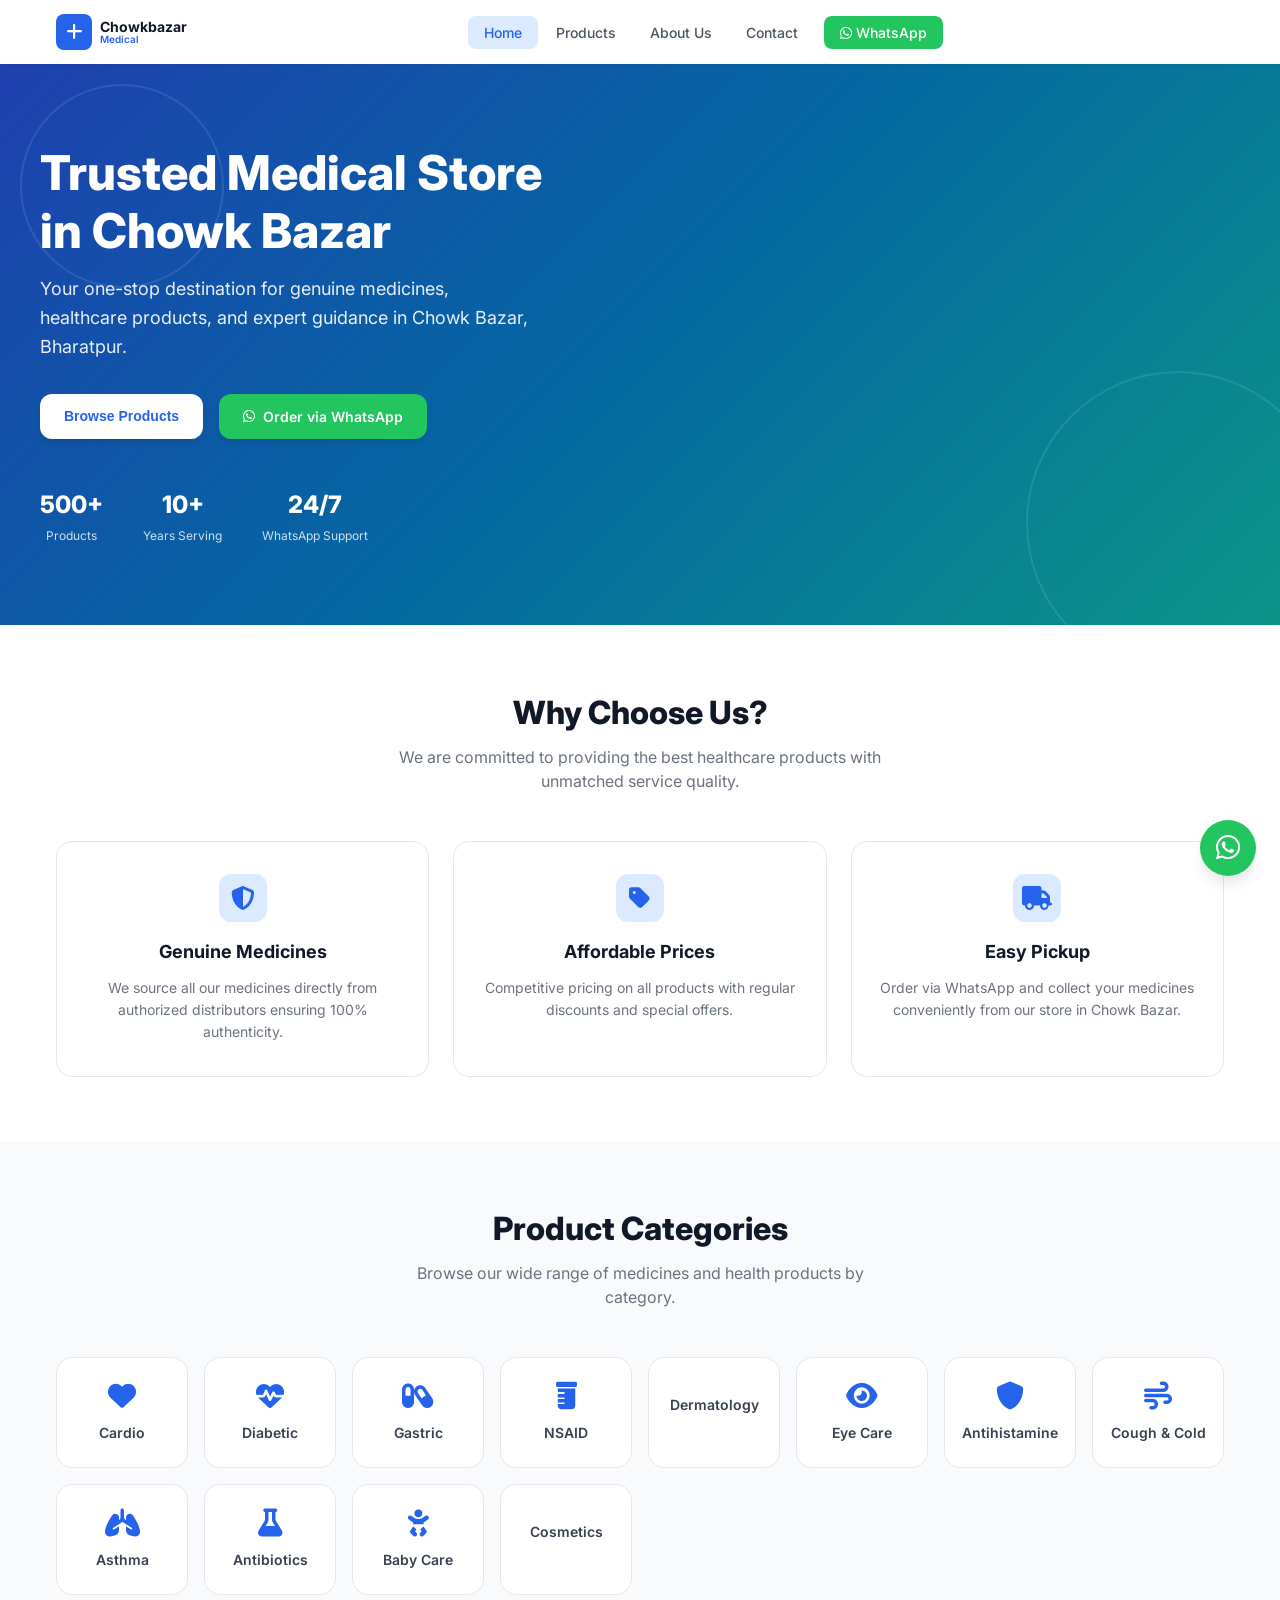
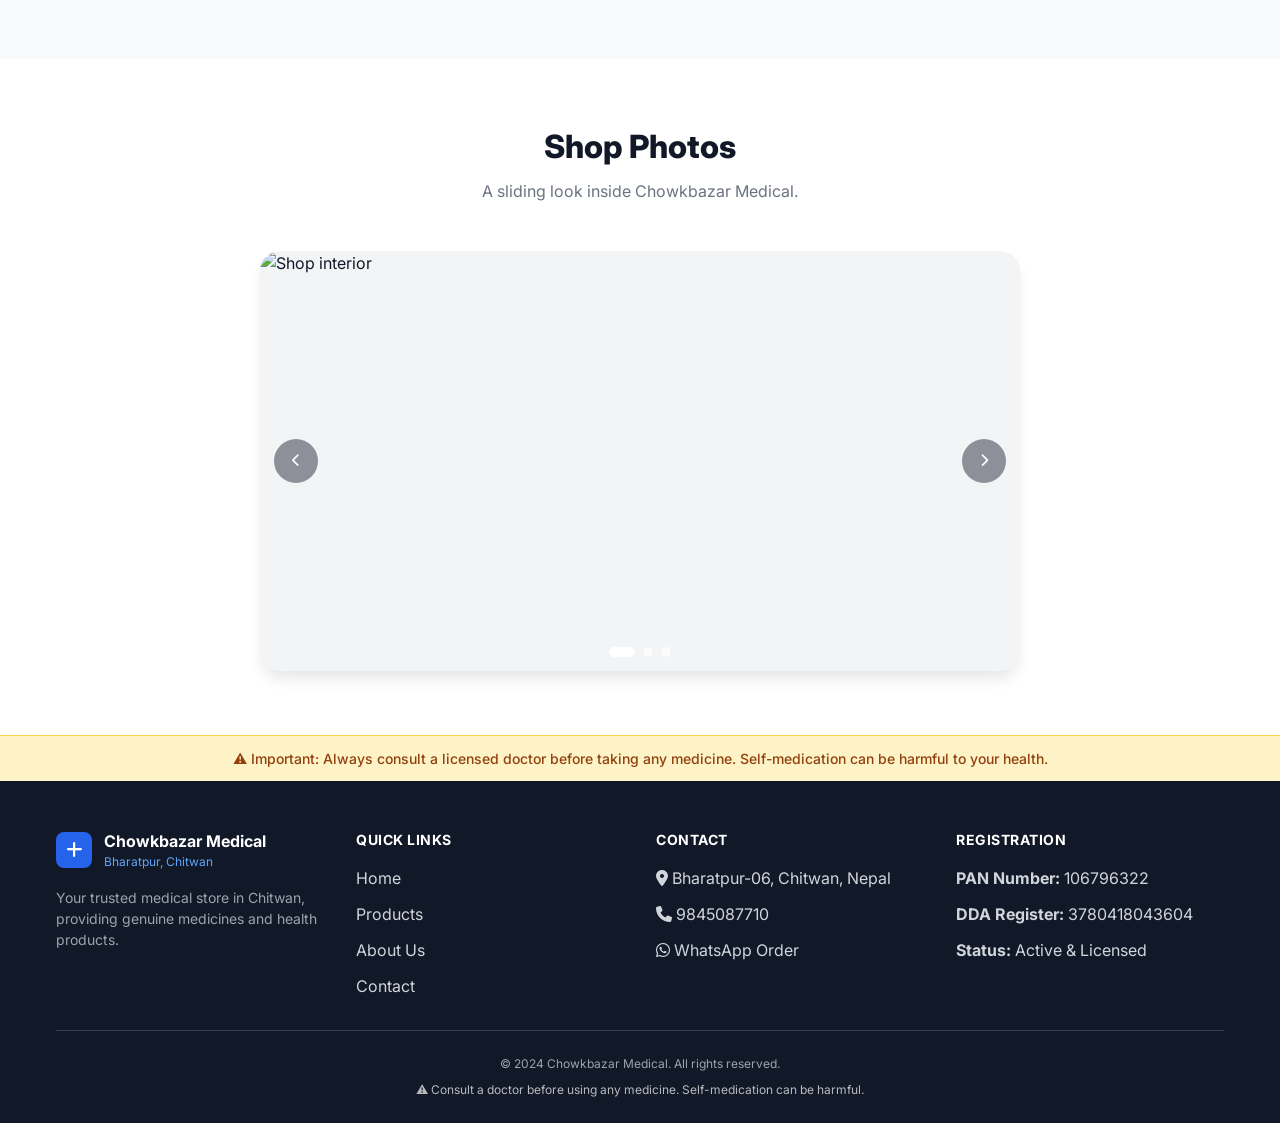
==== index.html @ cc557af1 "Add files via upload" ====
<!DOCTYPE html>
<html lang="en">
<head>
    <meta charset="UTF-8">
    <meta name="viewport" content="width=device-width, initial-scale=1.0">
    <title>Chowkbazar Medical - Trusted Medical Store in Chowk Bazar, Bharatpur, Chitwan</title>
    <meta name="description" content="Chowkbazar Medical - Your trusted medical store in Bharatpur-06, Chitwan, Nepal. Genuine medicines, affordable prices, and fast delivery.">
    <link rel="preconnect" href="https://fonts.googleapis.com">
    <link rel="preconnect" href="https://fonts.gstatic.com" crossorigin>
    <link href="https://fonts.googleapis.com/css2?family=Inter:wght@400;500;600;700;800&display=swap" rel="stylesheet">
    <link rel="stylesheet" href="https://cdnjs.cloudflare.com/ajax/libs/font-awesome/6.4.0/css/all.min.css">
    <link rel="stylesheet" href="styles.css">
</head>
<body>
    <!-- Navigation Bar -->
    <nav class="navbar" id="navbar">
        <div class="nav-container">
            <div class="logo" onclick="navigateTo('index.html')">
                <div class="logo-icon">
                    <i class="fas fa-plus"></i>
                </div>
                <div class="logo-text">
                    <div class="logo-title">Chowkbazar</div>
                    <div class="logo-subtitle">Medical</div>
                </div>
            </div>

            <div class="nav-menu" id="navMenu">
                <ul class="nav-list">
                    <li><a href="index.html" class="nav-link active">Home</a></li>
                    <li><a href="products.html" class="nav-link">Products</a></li>
                    <li><a href="about.html" class="nav-link">About Us</a></li>
                    <li><a href="contact.html" class="nav-link">Contact</a></li>
                    <li>
                        <a href="https://wa.me/9779845087710" target="_blank" class="nav-link whatsapp-btn">
                            <i class="fab fa-whatsapp"></i> WhatsApp
                        </a>
                    </li>
                </ul>
            </div>

            <button class="hamburger" id="hamburger">
                <span></span>
                <span></span>
                <span></span>
            </button>
        </div>
    </nav>

    <!-- Hero Section -->
    <section class="hero">
        <div class="hero-content">
            <h1>Trusted Medical Store<br>in Chowk Bazar</h1>
            <p>Your one-stop destination for genuine medicines, healthcare products, and expert guidance in Chowk Bazar, Bharatpur.</p>
            <div class="hero-buttons">
                <button class="btn btn-primary" onclick="navigateTo('products.html')">Browse Products</button>
                <a href="https://wa.me/9779845087710?text=Hello%2C%20I%20would%20like%20to%20order%20medicines." target="_blank" class="btn btn-success">
                    <i class="fab fa-whatsapp"></i> Order via WhatsApp
                </a>
            </div>
            <div class="hero-stats">
                <div class="stat">
                    <div class="stat-value">500+</div>
                    <div class="stat-label">Products</div>
                </div>
                <div class="stat">
                    <div class="stat-value">10+</div>
                    <div class="stat-label">Years Serving</div>
                </div>
                <div class="stat">
                    <div class="stat-value">24/7</div>
                    <div class="stat-label">WhatsApp Support</div>
                </div>
            </div>
        </div>
    </section>

    <!-- Services Section -->
    <section class="services">
        <div class="container">
            <h2>Why Choose Us?</h2>
            <p class="section-subtitle">We are committed to providing the best healthcare products with unmatched service quality.</p>
            <div class="services-grid">
                <div class="service-card">
                    <div class="service-icon">
                        <i class="fas fa-shield-alt"></i>
                    </div>
                    <h3>Genuine Medicines</h3>
                    <p>We source all our medicines directly from authorized distributors ensuring 100% authenticity.</p>
                </div>
                <div class="service-card">
                    <div class="service-icon">
                        <i class="fas fa-tag"></i>
                    </div>
                    <h3>Affordable Prices</h3>
                    <p>Competitive pricing on all products with regular discounts and special offers.</p>
                </div>
                <div class="service-card">
                    <div class="service-icon">
                        <i class="fas fa-truck"></i>
                    </div>
                    <h3>Easy Pickup</h3>
                    <p>Order via WhatsApp and collect your medicines conveniently from our store in Chowk Bazar.</p>
                </div>
            </div>
        </div>
    </section>

    <!-- Featured Categories -->
    <section class="categories">
        <div class="container">
            <h2>Product Categories</h2>
            <p class="section-subtitle">Browse our wide range of medicines and health products by category.</p>
            <div class="categories-grid">
                <div class="category-card" onclick="navigateTo('products.html')">
                    <i class="fas fa-heart"></i>
                    <span>Cardio</span>
                </div>
                <div class="category-card" onclick="navigateTo('products.html')">
                    <i class="fas fa-heartbeat"></i>
                    <span>Diabetic</span>
                </div>
                <div class="category-card" onclick="navigateTo('products.html')">
                    <i class="fas fa-capsules"></i>
                    <span>Gastric</span>
                </div>
                <div class="category-card" onclick="navigateTo('products.html')">
                    <i class="fas fa-prescription-bottle"></i>
                    <span>NSAID</span>
                </div>
                <div class="category-card" onclick="navigateTo('products.html')">
                    <i class="fas fa-sparkles"></i>
                    <span>Dermatology</span>
                </div>
                <div class="category-card" onclick="navigateTo('products.html')">
                    <i class="fas fa-eye"></i>
                    <span>Eye Care</span>
                </div>
                <div class="category-card" onclick="navigateTo('products.html')">
                    <i class="fas fa-shield"></i>
                    <span>Antihistamine</span>
                </div>
                <div class="category-card" onclick="navigateTo('products.html')">
                    <i class="fas fa-wind"></i>
                    <span>Cough & Cold</span>
                </div>
                <div class="category-card" onclick="navigateTo('products.html')">
                    <i class="fas fa-lungs"></i>
                    <span>Asthma</span>
                </div>
                <div class="category-card" onclick="navigateTo('products.html')">
                    <i class="fas fa-flask"></i>
                    <span>Antibiotics</span>
                </div>
                <div class="category-card" onclick="navigateTo('products.html')">
                    <i class="fas fa-baby"></i>
                    <span>Baby Care</span>
                </div>
                <div class="category-card" onclick="navigateTo('products.html')">
                    <i class="fas fa-flower"></i>
                    <span>Cosmetics</span>
                </div>
            </div>
        </div>
    </section>

    <!-- Shop Slider -->
    <section class="shop-slider-section">
        <div class="container">
            <h2>Shop Photos</h2>
            <p class="section-subtitle">A sliding look inside Chowkbazar Medical.</p>

            <div class="shop-slider" id="shopSlider">
                <div class="shop-slider-track" id="shopSliderTrack">
                    <div class="shop-slide active">
                        <img src="https://images.pexels.com/photos/3683074/pexels-photo-3683074.jpeg?auto=compress&cs=tinysrgb&w=1200" alt="Shop interior">
                    </div>
                    <div class="shop-slide">
                        <img src="https://images.pexels.com/photos/7615467/pexels-photo-7615467.jpeg?auto=compress&cs=tinysrgb&w=1200" alt="Medicine shelf">
                    </div>
                    <div class="shop-slide">
                        <img src="https://images.pexels.com/photos/3683085/pexels-photo-3683085.jpeg?auto=compress&cs=tinysrgb&w=1200" alt="Pharmacy counter">
                    </div>
                </div>

                <button class="shop-slider-btn shop-slider-prev" id="shopSliderPrev" aria-label="Previous photo">
                    <i class="fas fa-chevron-left"></i>
                </button>
                <button class="shop-slider-btn shop-slider-next" id="shopSliderNext" aria-label="Next photo">
                    <i class="fas fa-chevron-right"></i>
                </button>

                <div class="shop-slider-dots" id="shopSliderDots">
                    <button class="shop-slider-dot active" data-slide="0" aria-label="Go to photo 1"></button>
                    <button class="shop-slider-dot" data-slide="1" aria-label="Go to photo 2"></button>
                    <button class="shop-slider-dot" data-slide="2" aria-label="Go to photo 3"></button>
                </div>
            </div>
        </div>
    </section>

    <!-- CTA Banner -->
    <!-- <section class="cta-banner">
        <div class="container">
            <h2>Need Medicines Fast?</h2>
            <p>WhatsApp us your prescription or medicine name and we will deliver to your doorstep.</p>
            <a href="https://wa.me/9779845087710?text=Hello%2C%20I%20need%20medicines." target="_blank" class="btn btn-success-lg">
                <i class="fab fa-whatsapp"></i> Chat on WhatsApp — 9845087710
            </a>
        </div>
    </section> -->

    <!-- Disclaimer -->
    <div class="disclaimer">
        <p>⚠ Important: Always consult a licensed doctor before taking any medicine. Self-medication can be harmful to your health.</p>
    </div>

    <!-- Footer -->
    <footer class="footer">
        <div class="container">
            <div class="footer-grid">
                <div class="footer-section">
                    <div class="footer-logo">
                        <div class="logo-icon">
                            <i class="fas fa-plus"></i>
                        </div>
                        <div>
                            <div style="font-size: 16px; font-weight: 700; color: white;">Chowkbazar Medical</div>
                            <div style="font-size: 12px; color: #60a5fa;">Bharatpur, Chitwan</div>
                        </div>
                    </div>
                    <p style="font-size: 14px; color: #9ca3af; margin-top: 10px;">Your trusted medical store in Chitwan, providing genuine medicines and health products.</p>
                </div>

                <div class="footer-section">
                    <h4>Quick Links</h4>
                    <ul>
                        <li><a href="index.html">Home</a></li>
                        <li><a href="products.html">Products</a></li>
                        <li><a href="about.html">About Us</a></li>
                        <li><a href="contact.html">Contact</a></li>
                    </ul>
                </div>

                <div class="footer-section">
                    <h4>Contact</h4>
                    <ul>
                        <li><i class="fas fa-map-marker-alt"></i> Bharatpur-06, Chitwan, Nepal</li>
                        <li><i class="fas fa-phone"></i> <a href="tel:9845087710">9845087710</a></li>
                        <li><i class="fab fa-whatsapp"></i> <a href="https://wa.me/9779845087710" target="_blank">WhatsApp Order</a></li>
                    </ul>
                </div>

                <div class="footer-section">
                    <h4>Registration</h4>
                    <ul>
                        <li><strong>PAN Number:</strong> 106796322</li>
                        <li><strong>DDA Register:</strong> 3780418043604</li>
                        <li><strong>Status:</strong> Active & Licensed</li>
                    </ul>
                </div>
            </div>

            <div class="footer-bottom">
                <p>&copy; 2024 Chowkbazar Medical. All rights reserved.</p>
                <p class="disclaimer-small">⚠ Consult a doctor before using any medicine. Self-medication can be harmful.</p>
            </div>
        </div>
    </footer>

    <!-- Floating WhatsApp Button -->
    <a href="https://wa.me/9779845087710?text=Hello%2C%20I%20need%20assistance." target="_blank" class="floating-whatsapp">
        <i class="fab fa-whatsapp"></i>
    </a>

    <script src="script.js"></script>
</body>
</html>
---- styles.css ----
/* ============================================
   CHOWKBAZAR MEDICAL - MAIN STYLES
   ============================================ */

* {
    margin: 0;
    padding: 0;
    box-sizing: border-box;
}

:root {
    --primary-blue: #2563eb;
    --primary-dark: #1e40af;
    --primary-light: #dbeafe;
    --accent-teal: #0d9488;
    --accent-green: #10b981;
    --success-green: #22c55e;
    --warning-amber: #f59e0b;
    --gray-900: #111827;
    --gray-800: #1f2937;
    --gray-700: #374151;
    --gray-600: #4b5563;
    --gray-500: #6b7280;
    --gray-400: #9ca3af;
    --gray-300: #d1d5db;
    --gray-200: #e5e7eb;
    --gray-100: #f3f4f6;
    --gray-50: #f9fafb;
    --white: #ffffff;
    --shadow-sm: 0 1px 2px 0 rgba(0, 0, 0, 0.05);
    --shadow-md: 0 4px 6px -1px rgba(0, 0, 0, 0.1);
    --shadow-lg: 0 10px 15px -3px rgba(0, 0, 0, 0.1);
}

html {
    scroll-behavior: smooth;
}

body {
    font-family: 'Inter', system-ui, -apple-system, sans-serif;
    color: var(--gray-900);
    background-color: var(--white);
    line-height: 1.5;
    -webkit-font-smoothing: antialiased;
    -moz-osx-font-smoothing: grayscale;
}

/* ============================================
   UTILITY CLASSES
   ============================================ */

.container {
    max-width: 1200px;
    margin: 0 auto;
    padding: 0 16px;
}

.btn {
    display: inline-flex;
    align-items: center;
    justify-content: center;
    gap: 8px;
    padding: 12px 24px;
    border: none;
    border-radius: 12px;
    font-size: 14px;
    font-weight: 600;
    cursor: pointer;
    transition: all 0.2s ease;
    text-decoration: none;
}

.btn-primary {
    background-color: var(--white);
    color: var(--primary-blue);
    box-shadow: var(--shadow-md);
}

.btn-primary:hover {
    background-color: var(--gray-50);
    transform: translateY(-2px);
    box-shadow: var(--shadow-lg);
}

.btn-success {
    background-color: var(--success-green);
    color: var(--white);
    box-shadow: var(--shadow-md);
}

.btn-success:hover {
    background-color: var(--accent-green);
    transform: translateY(-2px);
    box-shadow: var(--shadow-lg);
}

.btn-success-lg {
    padding: 14px 32px;
    font-size: 16px;
}

.btn-submit {
    background-color: var(--primary-blue);
    color: var(--white);
    width: 100%;
    padding: 14px 24px;
    transition: all 0.2s ease;
}

.btn-submit:hover {
    background-color: var(--primary-dark);
    transform: translateY(-1px);
    box-shadow: var(--shadow-md);
}

/* ============================================
   NAVIGATION
   ============================================ */

.navbar {
    position: fixed;
    top: 0;
    left: 0;
    right: 0;
    background-color: rgba(255, 255, 255, 0.95);
    backdrop-filter: blur(10px);
    box-shadow: var(--shadow-sm);
    z-index: 1000;
    transition: all 0.3s ease;
}

.navbar.scrolled {
    background-color: var(--white);
    box-shadow: var(--shadow-md);
}

.nav-container {
    max-width: 1200px;
    margin: 0 auto;
    padding: 0 16px;
    display: flex;
    align-items: center;
    justify-content: space-between;
    height: 64px;
}

.logo {
    display: flex;
    align-items: center;
    gap: 8px;
    cursor: pointer;
    text-decoration: none;
}

.logo-icon {
    width: 36px;
    height: 36px;
    background-color: var(--primary-blue);
    border-radius: 8px;
    display: flex;
    align-items: center;
    justify-content: center;
    color: var(--white);
    font-size: 18px;
    box-shadow: var(--shadow-sm);
}

.logo-text {
    display: flex;
    flex-direction: column;
    line-height: 1.2;
}

.logo-title {
    font-size: 14px;
    font-weight: 700;
    color: var(--gray-900);
}

.logo-subtitle {
    font-size: 10px;
    font-weight: 600;
    color: var(--primary-blue);
    margin-top: -2px;
}

.nav-menu {
    flex: 1;
    display: flex;
    justify-content: center;
}

.nav-list {
    display: flex;
    align-items: center;
    gap: 2px;
    list-style: none;
}

.nav-link {
    padding: 8px 16px;
    font-size: 14px;
    font-weight: 500;
    color: var(--gray-600);
    text-decoration: none;
    border-radius: 8px;
    transition: all 0.2s ease;
}

.nav-link:hover,
.nav-link.active {
    color: var(--primary-blue);
    background-color: var(--primary-light);
}

.nav-link.whatsapp-btn {
    background-color: var(--success-green);
    color: var(--white);
    margin-left: 8px;
}

.nav-link.whatsapp-btn:hover {
    background-color: var(--accent-green);
    color: var(--white);
}

.hamburger {
    display: none;
    flex-direction: column;
    gap: 5px;
    background: none;
    border: none;
    cursor: pointer;
    padding: 8px;
}

.hamburger span {
    width: 24px;
    height: 2px;
    background-color: var(--gray-900);
    border-radius: 1px;
    transition: all 0.3s ease;
}

/* ============================================
   HERO SECTION
   ============================================ */

.hero {
    margin-top: 64px;
    background: linear-gradient(135deg, #1e40af 0%, #0369a1 50%, #0d9488 100%);
    color: var(--white);
    padding: 80px 16px;
    position: relative;
    overflow: hidden;
}

.hero::before {
    content: '';
    position: absolute;
    top: 20px;
    left: 20px;
    width: 200px;
    height: 200px;
    border: 2px solid rgba(255, 255, 255, 0.1);
    border-radius: 50%;
}

.hero::after {
    content: '';
    position: absolute;
    bottom: -50px;
    right: -50px;
    width: 300px;
    height: 300px;
    border: 2px solid rgba(255, 255, 255, 0.1);
    border-radius: 50%;
}

.hero-content {
    max-width: 1200px;
    margin: 0 auto;
    position: relative;
    z-index: 1;
    text-align: left;
}

.hero h1 {
    font-size: 48px;
    font-weight: 800;
    line-height: 1.2;
    margin-bottom: 16px;
}

.hero p {
    font-size: 18px;
    color: rgba(255, 255, 255, 0.9);
    margin-bottom: 32px;
    max-width: 500px;
    line-height: 1.6;
}

.hero-buttons {
    display: flex;
    gap: 16px;
    margin-bottom: 48px;
    flex-wrap: wrap;
}

.hero-stats {
    display: flex;
    gap: 40px;
}

.stat {
    text-align: center;
}

.stat-value {
    font-size: 24px;
    font-weight: 800;
    display: block;
}

.stat-label {
    font-size: 12px;
    color: rgba(255, 255, 255, 0.8);
    margin-top: 4px;
}

.hero-secondary {
    margin-top: 64px;
    background: linear-gradient(135deg, #1e40af 0%, #0369a1 100%);
    color: var(--white);
    padding: 60px 16px;
    text-align: center;
}

.hero-secondary h1 {
    font-size: 36px;
    font-weight: 800;
    margin-bottom: 8px;
}

.hero-secondary p {
    font-size: 16px;
    color: rgba(255, 255, 255, 0.9);
}

/* ============================================
   SERVICES SECTION
   ============================================ */

.services {
    padding: 64px 16px;
    background-color: var(--white);
}

.services h2 {
    text-align: center;
    font-size: 32px;
    font-weight: 800;
    margin-bottom: 8px;
}

.section-subtitle {
    text-align: center;
    color: var(--gray-500);
    margin-bottom: 48px;
    max-width: 500px;
    margin-left: auto;
    margin-right: auto;
}

.services-grid {
    display: grid;
    grid-template-columns: repeat(auto-fit, minmax(280px, 1fr));
    gap: 24px;
}

.service-card {
    padding: 32px 24px;
    border: 1px solid var(--gray-200);
    border-radius: 16px;
    text-align: center;
    transition: all 0.3s ease;
}

.service-card:hover {
    border-color: var(--primary-light);
    box-shadow: var(--shadow-lg);
}

.service-icon {
    width: 48px;
    height: 48px;
    background-color: var(--primary-light);
    border-radius: 12px;
    display: flex;
    align-items: center;
    justify-content: center;
    font-size: 24px;
    color: var(--primary-blue);
    margin: 0 auto 16px;
}

.service-card h3 {
    font-size: 18px;
    font-weight: 700;
    margin-bottom: 12px;
}

.service-card p {
    color: var(--gray-500);
    font-size: 14px;
    line-height: 1.6;
}

/* ============================================
   CATEGORIES SECTION
   ============================================ */

.categories {
    padding: 64px 16px;
    background-color: var(--gray-50);
}

.categories h2 {
    text-align: center;
    font-size: 32px;
    font-weight: 800;
    margin-bottom: 8px;
}

.categories-grid {
    display: grid;
    grid-template-columns: repeat(auto-fit, minmax(120px, 1fr));
    gap: 16px;
    margin-top: 48px;
}

.category-card {
    display: flex;
    flex-direction: column;
    align-items: center;
    gap: 12px;
    padding: 24px 16px;
    background-color: var(--white);
    border: 1px solid var(--gray-200);
    border-radius: 16px;
    text-align: center;
    cursor: pointer;
    transition: all 0.3s ease;
    font-size: 14px;
    font-weight: 600;
    color: var(--gray-700);
}

.category-card:hover {
    border-color: var(--primary-blue);
    box-shadow: var(--shadow-md);
    transform: translateY(-4px);
}

.category-card i {
    font-size: 28px;
    color: var(--primary-blue);
}

/* ============================================
   SHOP SLIDER SECTION
   ============================================ */

.shop-slider-section {
    padding: 64px 16px;
    background-color: var(--white);
}

.shop-slider-section h2 {
    text-align: center;
    font-size: 32px;
    font-weight: 800;
    margin-bottom: 8px;
}

.shop-slider {
    position: relative;
    max-width: 760px;
    margin: 0 auto;
    overflow: hidden;
    border-radius: 20px;
    box-shadow: var(--shadow-lg);
    background-color: var(--gray-100);
}

.shop-slider-track {
    display: flex;
    transition: transform 0.45s ease;
}

.shop-slide {
    min-width: 100%;
    height: 420px;
    flex-shrink: 0;
}

.shop-slide img {
    width: 100%;
    height: 100%;
    object-fit: cover;
    display: block;
}

.shop-slider-btn {
    position: absolute;
    top: 50%;
    transform: translateY(-50%);
    width: 44px;
    height: 44px;
    border: none;
    border-radius: 999px;
    background-color: rgba(17, 24, 39, 0.45);
    color: var(--white);
    cursor: pointer;
    display: flex;
    align-items: center;
    justify-content: center;
    z-index: 2;
}

.shop-slider-btn:hover {
    background-color: rgba(17, 24, 39, 0.65);
}

.shop-slider-prev {
    left: 14px;
}

.shop-slider-next {
    right: 14px;
}

.shop-slider-dots {
    position: absolute;
    left: 50%;
    bottom: 14px;
    transform: translateX(-50%);
    display: flex;
    gap: 8px;
    z-index: 2;
}

.shop-slider-dot {
    width: 10px;
    height: 10px;
    border: none;
    border-radius: 999px;
    background-color: rgba(255, 255, 255, 0.7);
    cursor: pointer;
    transition: all 0.2s ease;
}

.shop-slider-dot.active {
    width: 26px;
    background-color: var(--white);
}

/* ============================================
   CTA BANNER
   ============================================ */

.cta-banner {
    background: linear-gradient(135deg, #0d9488 0%, #0369a1 100%);
    color: var(--white);
    padding: 56px 16px;
    text-align: center;
}

.cta-banner h2 {
    font-size: 28px;
    font-weight: 800;
    margin-bottom: 12px;
}

.cta-banner p {
    font-size: 16px;
    color: rgba(255, 255, 255, 0.9);
    margin-bottom: 24px;
    max-width: 600px;
    margin-left: auto;
    margin-right: auto;
}

/* ============================================
   DISCLAIMER
   ============================================ */

.disclaimer {
    background-color: #fef3c7;
    border-top: 1px solid #fcd34d;
    padding: 12px 16px;
    text-align: center;
    font-size: 14px;
    font-weight: 500;
    color: #92400e;
}

.disclaimer-small {
    font-size: 12px;
    color: rgba(255, 255, 255, 0.7);
    margin-top: 8px;
}

/* ============================================
   FOOTER
   ============================================ */

.footer {
    background-color: var(--gray-900);
    color: var(--gray-300);
    padding: 48px 16px 24px;
}

.footer-grid {
    display: grid;
    grid-template-columns: repeat(auto-fit, minmax(250px, 1fr));
    gap: 32px;
    margin-bottom: 32px;
}

.footer-section h4 {
    color: var(--white);
    font-size: 14px;
    font-weight: 700;
    text-transform: uppercase;
    letter-spacing: 0.5px;
    margin-bottom: 16px;
}

.footer-section ul {
    list-style: none;
    display: flex;
    flex-direction: column;
    gap: 12px;
}

.footer-section a {
    color: var(--gray-300);
    text-decoration: none;
    transition: color 0.2s ease;
}

.footer-section a:hover {
    color: var(--primary-light);
}

.footer-logo {
    display: flex;
    align-items: center;
    gap: 12px;
    margin-bottom: 16px;
}

.footer-bottom {
    border-top: 1px solid var(--gray-700);
    padding-top: 24px;
    text-align: center;
    font-size: 12px;
    color: var(--gray-400);
}

.footer-bottom p:first-child {
    margin-bottom: 8px;
}

/* ============================================
   FLOATING WHATSAPP BUTTON
   ============================================ */

.floating-whatsapp {
    position: fixed;
    bottom: 24px;
    right: 24px;
    width: 56px;
    height: 56px;
    background-color: var(--success-green);
    color: var(--white);
    border-radius: 50%;
    display: flex;
    align-items: center;
    justify-content: center;
    font-size: 28px;
    box-shadow: var(--shadow-lg);
    transition: all 0.3s ease;
    z-index: 999;
    text-decoration: none;
}

.floating-whatsapp:hover {
    background-color: var(--accent-green);
    transform: translateY(-4px);
    box-shadow: 0 15px 25px rgba(0, 0, 0, 0.15);
}

/* ============================================
   PRODUCTS PAGE
   ============================================ */

.page-header {
    margin-top: 64px;
    background-color: var(--white);
    border-bottom: 1px solid var(--gray-200);
    padding: 32px 16px;
}

.page-header h1 {
    font-size: 28px;
    font-weight: 800;
    margin-bottom: 4px;
}

.page-header p {
    color: var(--gray-500);
    font-size: 14px;
}

.products-section {
    padding: 32px 16px;
    background-color: var(--gray-50);
    min-height: calc(100vh - 64px);
}

.products-wrapper {
    display: grid;
    grid-template-columns: 220px 1fr;
    gap: 24px;
}

.sidebar {
    display: flex;
    flex-direction: column;
    gap: 16px;
    height: fit-content;
    position: sticky;
    top: 80px;
}

.sidebar-card {
    background-color: var(--white);
    border: 1px solid var(--gray-200);
    border-radius: 16px;
    padding: 16px;
}

.sidebar-card h3 {
    font-size: 14px;
    font-weight: 700;
    margin-bottom: 12px;
    color: var(--gray-900);
}

.search-input {
    width: 100%;
    padding: 10px 12px;
    border: 1px solid var(--gray-200);
    border-radius: 8px;
    font-size: 13px;
    transition: all 0.2s ease;
}

.search-input:focus {
    outline: none;
    border-color: var(--primary-blue);
    background-color: var(--primary-light);
    box-shadow: 0 0 0 2px rgba(59, 130, 246, 0.18);
}

.filter-btn {
    display: flex;
    align-items: center;
    gap: 8px;
    padding: 8px 12px;
    background: none;
    border: none;
    border-radius: 8px;
    font-size: 13px;
    font-weight: 500;
    color: var(--gray-600);
    cursor: pointer;
    transition: all 0.2s ease;
    text-align: left;
    width: 100%;
}

.filter-btn:hover {
    background-color: var(--gray-50);
    color: var(--primary-blue);
}

.filter-btn.active {
    background-color: var(--primary-light);
    color: var(--primary-blue);
}

.filter-btn .count {
    margin-left: auto;
    font-size: 11px;
    color: var(--gray-400);
}

.mobile-filters-panel {
    display: none;
}

.mobile-category-picker {
    display: none;
}

.mobile-category-toggle {
    display: flex;
    align-items: center;
    justify-content: space-between;
    width: 100%;
    padding: 10px 12px;
    border: 1px solid var(--gray-200);
    border-radius: 10px;
    background-color: var(--white);
    color: var(--gray-900);
    font-size: 14px;
    font-weight: 600;
    cursor: pointer;
    list-style: none;
}

.mobile-category-toggle::after {
    content: '\f107';
    font-family: 'Font Awesome 6 Free';
    font-weight: 900;
    color: var(--gray-500);
}

.mobile-category-picker[open] .mobile-category-toggle::after {
    content: '\f106';
}

.mobile-category-toggle::-webkit-details-marker {
    display: none;
}

.mobile-category-list {
    padding-top: 10px;
    display: flex;
    flex-direction: column;
    gap: 6px;
}

.products-main {
    min-height: 400px;
}

.results-info {
    display: flex;
    align-items: center;
    justify-content: space-between;
    margin-bottom: 20px;
    font-size: 14px;
    color: var(--gray-600);
}

.clear-filters-btn {
    background: none;
    border: none;
    color: var(--primary-blue);
    font-weight: 600;
    cursor: pointer;
    font-size: 13px;
    display: flex;
    align-items: center;
    gap: 4px;
    transition: color 0.2s ease;
}

.clear-filters-btn:hover {
    color: var(--primary-dark);
}

.products-grid {
    display: grid;
    grid-template-columns: repeat(auto-fill, minmax(240px, 1fr));
    gap: 20px;
}

.product-card {
    background-color: var(--white);
    border: 1px solid var(--gray-200);
    border-radius: 16px;
    overflow: hidden;
    transition: all 0.3s ease;
}

.product-card:hover {
    border-color: var(--primary-light);
    box-shadow: var(--shadow-md);
}

.product-image {
    width: 100%;
    height: 180px;
    object-fit: cover;
    display: block;
}

.product-content {
    padding: 16px;
}

.product-category {
    display: inline-block;
    background-color: var(--primary-light);
    color: var(--primary-blue);
    padding: 4px 12px;
    border-radius: 12px;
    font-size: 11px;
    font-weight: 600;
    margin-bottom: 8px;
}

.product-name {
    font-size: 14px;
    font-weight: 700;
    color: var(--gray-900);
    margin-bottom: 4px;
    line-height: 1.4;
}

.product-description {
    font-size: 12px;
    color: var(--gray-500);
    margin-bottom: 12px;
    line-height: 1.5;
}

.product-button {
    width: 100%;
    padding: 10px 12px;
    background-color: var(--success-green);
    color: var(--white);
    border: none;
    border-radius: 8px;
    font-size: 12px;
    font-weight: 600;
    cursor: pointer;
    transition: all 0.2s ease;
    display: flex;
    align-items: center;
    justify-content: center;
    gap: 6px;
}

.product-button:hover {
    background-color: var(--accent-green);
}

/* ============================================
   ABOUT PAGE
   ============================================ */

.content-section {
    padding: 48px 16px;
}

.about-card {
    background-color: var(--white);
    border: 1px solid var(--gray-200);
    border-radius: 16px;
    padding: 32px;
    margin-bottom: 32px;
}

.about-card h2 {
    font-size: 28px;
    font-weight: 800;
    margin-bottom: 24px;
}

.about-grid {
    display: grid;
    grid-template-columns: 1fr 1fr;
    gap: 32px;
    align-items: center;
}

.about-image {
    width: 100%;
    overflow: hidden;
    border-radius: 12px;
}

.about-image img {
    width: 100%;
    height: auto;
    display: block;
}

.about-grid p {
    color: var(--gray-600);
    margin-bottom: 16px;
    line-height: 1.8;
}

.highlights-grid {
    display: grid;
    grid-template-columns: repeat(auto-fit, minmax(240px, 1fr));
    gap: 20px;
    margin-bottom: 32px;
}

.highlight-card {
    background-color: var(--white);
    border: 1px solid var(--gray-200);
    border-radius: 16px;
    padding: 24px;
    text-align: center;
}

.highlight-icon {
    width: 48px;
    height: 48px;
    background-color: var(--primary-light);
    border-radius: 12px;
    display: flex;
    align-items: center;
    justify-content: center;
    font-size: 24px;
    color: var(--primary-blue);
    margin: 0 auto 16px;
}

.highlight-card h3 {
    font-size: 16px;
    font-weight: 700;
    margin-bottom: 8px;
}

.highlight-card p {
    font-size: 13px;
    color: var(--gray-500);
    line-height: 1.6;
}

.team-grid {
    display: grid;
    grid-template-columns: repeat(2, minmax(0, 1fr));
    gap: 32px;
}

.team-member {
    display: flex;
    flex-direction: column;
    gap: 16px;
}

.team-photo {
    position: relative;
    width: 320px;
    max-width: 100%;
    height: 320px;
    margin: 0 auto;
}

.team-photo img {
    width: 100%;
    height: 100%;
    object-fit: cover;
    border-radius: 12px;
    display: block;
}

.team-initials {
    position: absolute;
    top: 0;
    left: 0;
    width: 100%;
    height: 100%;
    background-color: rgba(37, 99, 235, 0.9);
    display: flex;
    align-items: center;
    justify-content: center;
    font-size: 32px;
    font-weight: 800;
    color: var(--white);
    border-radius: 12px;
    opacity: 0;
    transition: opacity 0.3s ease;
}

.team-photo:hover .team-initials {
    opacity: 1;
}

.team-photo.md .team-initials {
    background-color: rgba(13, 148, 136, 0.9);
}

.team-info h3 {
    font-size: 22px;
    font-weight: 700;
    margin-bottom: 4px;
    text-align: center;
}

.team-role {
    color: var(--primary-blue);
    font-size: 16px;
    font-weight: 600;
    margin-bottom: 10px;
    text-align: center;
}

.team-desc {
    color: var(--gray-600);
    font-size: 16px;
    line-height: 1.75;
    text-align: center;
}

.registration-grid {
    display: grid;
    grid-template-columns: repeat(auto-fit, minmax(280px, 1fr));
    gap: 16px;
}

.registration-item {
    display: flex;
    gap: 16px;
    padding: 16px;
    background-color: var(--gray-50);
    border-radius: 12px;
}

.registration-item i {
    color: var(--accent-green);
    font-size: 18px;
    margin-top: 2px;
}

.reg-label {
    font-size: 11px;
    color: var(--gray-500);
    text-transform: uppercase;
    letter-spacing: 0.5px;
    font-weight: 600;
    margin-bottom: 4px;
}

.reg-value {
    font-size: 14px;
    font-weight: 700;
    color: var(--gray-900);
}

.commitment-banner {
    background: linear-gradient(135deg, #1e40af 0%, #0d9488 100%);
    color: var(--white);
    padding: 48px;
    border-radius: 16px;
    text-align: center;
}

.commitment-banner h2 {
    font-size: 28px;
    font-weight: 800;
    margin-bottom: 16px;
}

.commitment-banner p {
    font-size: 16px;
    color: rgba(255, 255, 255, 0.9);
    max-width: 600px;
    margin: 0 auto;
    line-height: 1.8;
}

/* ============================================
   CONTACT PAGE
   ============================================ */

.contact-wrapper {
    display: grid;
    grid-template-columns: 240px 1fr;
    gap: 32px;
    margin-bottom: 48px;
}

.contact-sidebar {
    display: flex;
    flex-direction: column;
    gap: 16px;
    height: fit-content;
}

.contact-item {
    background-color: var(--white);
    border: 1px solid var(--gray-200);
    border-radius: 16px;
    padding: 20px;
    display: flex;
    gap: 16px;
}

.contact-icon {
    width: 40px;
    height: 40px;
    background-color: var(--primary-light);
    border-radius: 12px;
    display: flex;
    align-items: center;
    justify-content: center;
    color: var(--primary-blue);
    font-size: 18px;
    flex-shrink: 0;
}

.contact-label {
    font-size: 11px;
    color: var(--gray-500);
    text-transform: uppercase;
    letter-spacing: 0.5px;
    font-weight: 600;
    margin-bottom: 4px;
}

.contact-value {
    font-size: 14px;
    font-weight: 600;
    color: var(--gray-900);
}

.contact-value a {
    color: var(--primary-blue);
    text-decoration: none;
}

.whatsapp-contact-card {
    background-color: var(--success-green);
    border: none;
    border-radius: 16px;
    padding: 20px;
    display: flex;
    gap: 16px;
    color: var(--white);
    text-decoration: none;
    transition: all 0.2s ease;
    font-size: 20px;
}

.whatsapp-contact-card:hover {
    background-color: var(--accent-green);
    transform: translateY(-2px);
    box-shadow: var(--shadow-md);
}

.whatsapp-label {
    font-size: 12px;
    color: rgba(255, 255, 255, 0.9);
    text-transform: uppercase;
    letter-spacing: 0.5px;
    font-weight: 600;
}

.whatsapp-value {
    font-size: 14px;
    font-weight: 700;
    color: var(--white);
}

.contact-form-section {
    min-height: 400px;
}

.contact-form-card {
    background-color: var(--white);
    border: 1px solid var(--gray-200);
    border-radius: 16px;
    padding: 32px;
}

.contact-form-card h2 {
    font-size: 24px;
    font-weight: 800;
    margin-bottom: 8px;
}

.form-subtitle {
    color: var(--gray-500);
    font-size: 14px;
    margin-bottom: 24px;
}

.contact-form {
    display: flex;
    flex-direction: column;
    gap: 16px;
}

.form-row {
    display: grid;
    grid-template-columns: 1fr 1fr;
    gap: 16px;
}

.form-group {
    display: flex;
    flex-direction: column;
    gap: 8px;
}

.form-group label {
    font-size: 13px;
    font-weight: 600;
    color: var(--gray-600);
    text-transform: uppercase;
    letter-spacing: 0.5px;
}

.form-group input,
.form-group textarea {
    padding: 12px 14px;
    border: 1px solid var(--gray-200);
    border-radius: 8px;
    font-size: 14px;
    font-family: inherit;
    transition: all 0.2s ease;
    background-color: var(--gray-50);
}

.form-group input:focus,
.form-group textarea:focus {
    outline: none;
    background-color: var(--white);
    border-color: var(--primary-blue);
    box-shadow: 0 0 0 3px var(--primary-light);
}

.form-group textarea {
    resize: vertical;
    min-height: 120px;
}

.form-success {
    text-align: center;
    padding: 40px 20px;
}

.form-success i {
    font-size: 48px;
    color: var(--accent-green);
    margin-bottom: 16px;
}

.form-success h3 {
    font-size: 20px;
    font-weight: 700;
    margin-bottom: 8px;
}

.form-success p {
    color: var(--gray-600);
    font-size: 14px;
}

.maps-container {
    background-color: var(--white);
    border: 1px solid var(--gray-200);
    border-radius: 16px;
    padding: 24px;
    margin-top: 32px;
}

/* ============================================
   RESPONSIVE DESIGN
   ============================================ */

@media (max-width: 768px) {
    .hamburger {
        display: flex;
    }

    .nav-menu {
        position: absolute;
        top: 64px;
        left: 0;
        right: 0;
        background-color: var(--white);
        border-bottom: 1px solid var(--gray-200);
        max-height: 0;
        overflow: hidden;
        transition: max-height 0.3s ease;
    }

    .nav-menu.active {
        max-height: 400px;
        overflow-y: auto;
    }

    .nav-list {
        flex-direction: column;
        padding: 16px;
        gap: 8px;
    }

    .mobile-filters-panel {
        display: block;
        margin-bottom: 20px;
    }

    .mobile-search-card {
        margin-bottom: 12px;
    }

    .mobile-category-picker {
        display: block;
    }

    .nav-link {
        padding: 12px 16px;
        border-radius: 8px;
    }

    .hero {
        padding: 60px 16px;
    }

    .hero h1 {
        font-size: 36px;
    }

    .hero p {
        font-size: 16px;
    }

    .hero-buttons {
        flex-direction: column;
    }

    .hero-stats {
        flex-direction: row;
        gap: 16px;
        justify-content: space-between;
    }

    .stat {
        flex: 1;
    }

    .products-wrapper {
        grid-template-columns: 1fr;
    }

    .sidebar {
        position: static;
    }

    .sidebar-search,
    .sidebar-categories {
        display: none;
    }

    .about-grid {
        grid-template-columns: 1fr;
    }

    .team-grid {
        grid-template-columns: 1fr;
    }

    .contact-wrapper {
        grid-template-columns: 1fr;
    }

    .form-row {
        grid-template-columns: 1fr;
    }

    .registration-grid {
        grid-template-columns: 1fr;
    }

    .footer-grid {
        grid-template-columns: repeat(2, 1fr);
        gap: 24px;
    }

    .products-grid {
        grid-template-columns: repeat(auto-fill, minmax(200px, 1fr));
    }

    .categories-grid {
        grid-template-columns: repeat(auto-fit, minmax(100px, 1fr));
    }

    .shop-slide {
        height: 320px;
    }
}

@media (max-width: 480px) {
    .logo-text {
        display: none;
    }

    .nav-container {
        height: 72px;
        padding: 0 18px;
    }

    .nav-list {
        gap: 4px;
    }

    .nav-link {
        padding: 10px 14px;
        font-size: 14px;
    }

    .hamburger {
        padding: 10px;
    }

    .hero {
        padding: 40px 16px;
    }

    .hero h1 {
        font-size: 28px;
    }

    .hero p {
        font-size: 14px;
    }

    .hero-stats {
        flex-direction: row;
        gap: 12px;
        justify-content: space-between;
    }

    .stat {
        flex: 1;
    }

    .stat-value {
        font-size: 18px;
    }

    .stat-label {
        font-size: 10px;
        line-height: 1.3;
    }

    .services-grid {
        grid-template-columns: 1fr;
    }

    .shop-slide {
        height: 220px;
    }

    .shop-slider-btn {
        width: 36px;
        height: 36px;
    }

    .about-card {
        padding: 20px;
    }

    .contact-item {
        padding: 16px;
    }

    .contact-form-card {
        padding: 20px;
    }

    .commitment-banner {
        padding: 32px 20px;
    }

    .footer-grid {
        grid-template-columns: 1fr;
    }

    .floating-whatsapp {
        width: 48px;
        height: 48px;
        font-size: 24px;
        bottom: 16px;
        right: 16px;
    }

    .products-grid {
        grid-template-columns: repeat(auto-fill, minmax(150px, 1fr));
        gap: 12px;
    }
}
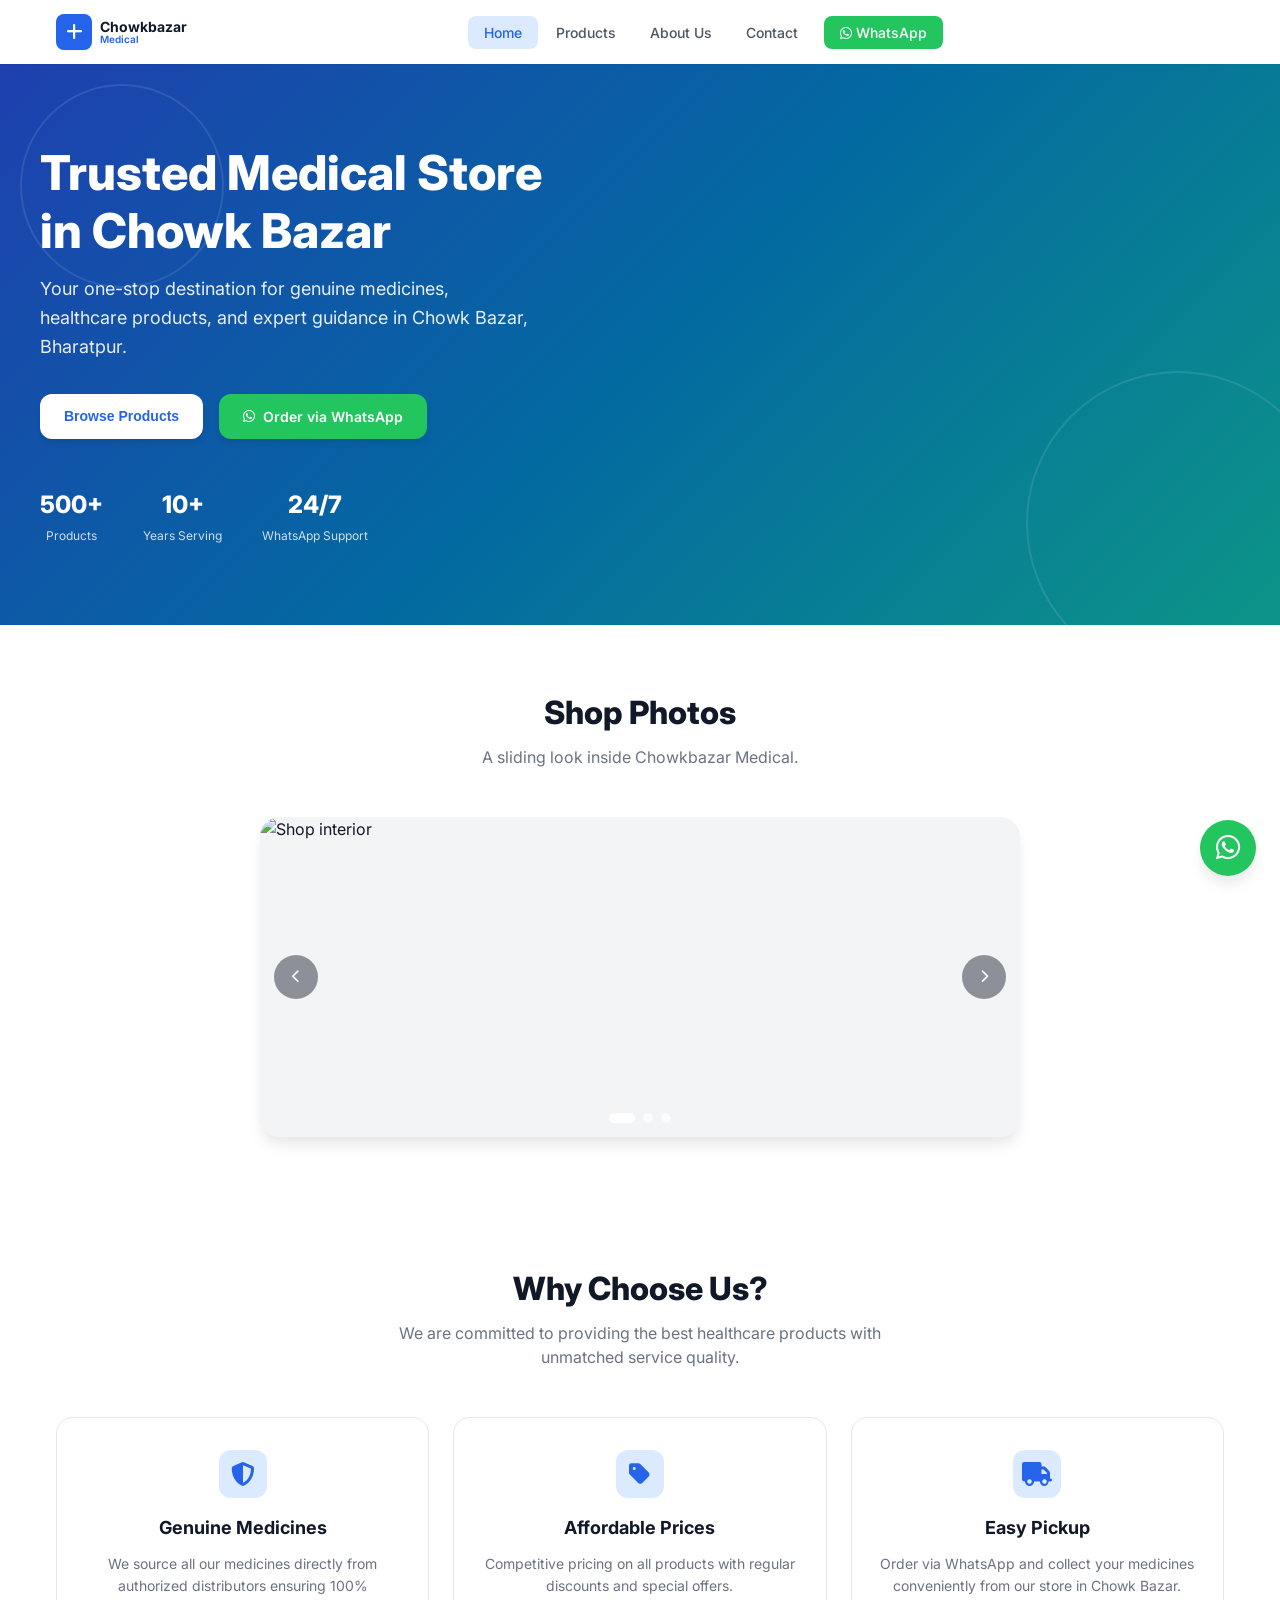
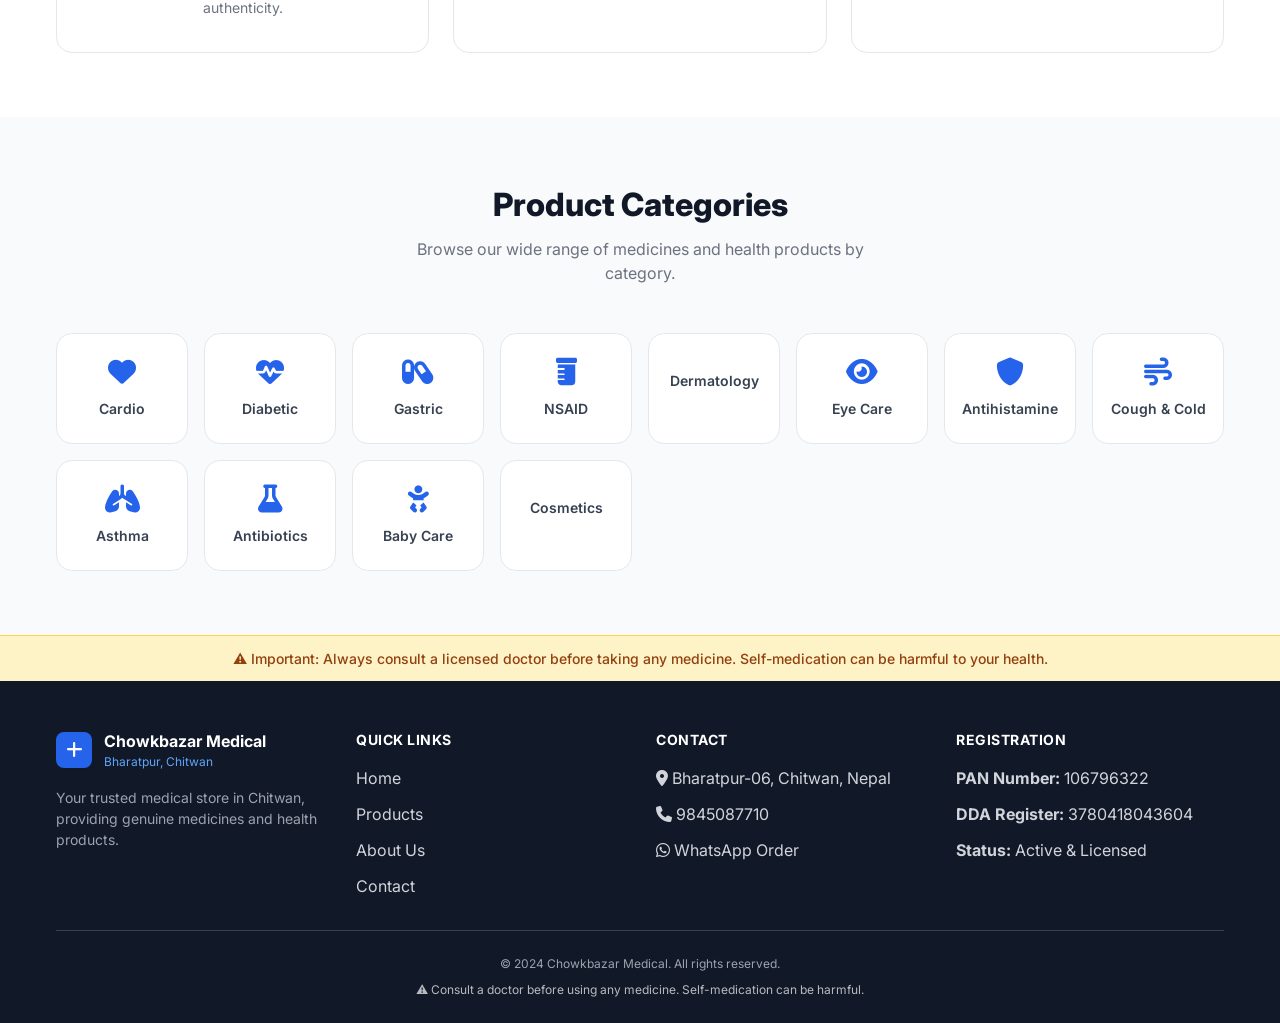
==== commit d4a64424: "Update index.html" ====
--- a/index.html
+++ b/index.html
@@ -75,6 +75,42 @@
         </div>
     </section>
 
+
+    <!-- Shop Slider -->
+    <section class="shop-slider-section">
+        <div class="container">
+            <h2>Shop Photos</h2>
+            <p class="section-subtitle">A sliding look inside Chowkbazar Medical.</p>
+
+            <div class="shop-slider" id="shopSlider">
+                <div class="shop-slider-track" id="shopSliderTrack">
+                    <div class="shop-slide active">
+                        <img src="https://images.pexels.com/photos/3683074/pexels-photo-3683074.jpeg?auto=compress&cs=tinysrgb&w=1200" alt="Shop interior">
+                    </div>
+                    <div class="shop-slide">
+                        <img src="https://images.pexels.com/photos/7615467/pexels-photo-7615467.jpeg?auto=compress&cs=tinysrgb&w=1200" alt="Medicine shelf">
+                    </div>
+                    <div class="shop-slide">
+                        <img src="https://images.pexels.com/photos/3683085/pexels-photo-3683085.jpeg?auto=compress&cs=tinysrgb&w=1200" alt="Pharmacy counter">
+                    </div>
+                </div>
+
+                <button class="shop-slider-btn shop-slider-prev" id="shopSliderPrev" aria-label="Previous photo">
+                    <i class="fas fa-chevron-left"></i>
+                </button>
+                <button class="shop-slider-btn shop-slider-next" id="shopSliderNext" aria-label="Next photo">
+                    <i class="fas fa-chevron-right"></i>
+                </button>
+
+                <div class="shop-slider-dots" id="shopSliderDots">
+                    <button class="shop-slider-dot active" data-slide="0" aria-label="Go to photo 1"></button>
+                    <button class="shop-slider-dot" data-slide="1" aria-label="Go to photo 2"></button>
+                    <button class="shop-slider-dot" data-slide="2" aria-label="Go to photo 3"></button>
+                </div>
+            </div>
+        </div>
+    </section>
+
     <!-- Services Section -->
     <section class="services">
         <div class="container">
@@ -164,40 +200,7 @@
         </div>
     </section>
 
-    <!-- Shop Slider -->
-    <section class="shop-slider-section">
-        <div class="container">
-            <h2>Shop Photos</h2>
-            <p class="section-subtitle">A sliding look inside Chowkbazar Medical.</p>
-
-            <div class="shop-slider" id="shopSlider">
-                <div class="shop-slider-track" id="shopSliderTrack">
-                    <div class="shop-slide active">
-                        <img src="https://images.pexels.com/photos/3683074/pexels-photo-3683074.jpeg?auto=compress&cs=tinysrgb&w=1200" alt="Shop interior">
-                    </div>
-                    <div class="shop-slide">
-                        <img src="https://images.pexels.com/photos/7615467/pexels-photo-7615467.jpeg?auto=compress&cs=tinysrgb&w=1200" alt="Medicine shelf">
-                    </div>
-                    <div class="shop-slide">
-                        <img src="https://images.pexels.com/photos/3683085/pexels-photo-3683085.jpeg?auto=compress&cs=tinysrgb&w=1200" alt="Pharmacy counter">
-                    </div>
-                </div>
-
-                <button class="shop-slider-btn shop-slider-prev" id="shopSliderPrev" aria-label="Previous photo">
-                    <i class="fas fa-chevron-left"></i>
-                </button>
-                <button class="shop-slider-btn shop-slider-next" id="shopSliderNext" aria-label="Next photo">
-                    <i class="fas fa-chevron-right"></i>
-                </button>
-
-                <div class="shop-slider-dots" id="shopSliderDots">
-                    <button class="shop-slider-dot active" data-slide="0" aria-label="Go to photo 1"></button>
-                    <button class="shop-slider-dot" data-slide="1" aria-label="Go to photo 2"></button>
-                    <button class="shop-slider-dot" data-slide="2" aria-label="Go to photo 3"></button>
-                </div>
-            </div>
-        </div>
-    </section>
+    
 
     <!-- CTA Banner -->
     <!-- <section class="cta-banner">
--- a/styles.css
+++ b/styles.css
@@ -1499,6 +1499,161 @@
         grid-template-columns: repeat(auto-fit, minmax(100px, 1fr));
     }
 
+    /* Team photo / leadership fixes on small screens */
+    .team-member {
+        align-items: center;
+        gap: 12px;
+    }
+
+    .team-photo {
+        width: 260px;
+        max-width: 100%;
+        height: 260px;
+        margin: 0 auto;
+    }
+
+    .team-photo img {
+        width: 100%;
+        height: 100%;
+        object-fit: cover;
+        display: block;
+        border-radius: 10px;
+    }
+
+    .team-initials {
+        font-size: 22px;
+    }
+
+    .team-info h3 {
+        font-size: 15px;
+        margin-top: 6px;
+    }
+
+    .team-role {
+        font-size: 13px;
+    }
+
+    .team-desc {
+        font-size: 14px;
+        padding: 0 6px;
+    }
+}
+
+@media (max-width: 400px) {
+    /* Very small screens: reduce leader card sizes to prevent overflow */
+    .team-member {
+        gap: 10px;
+        padding: 8px 0;
+    }
+
+    .team-photo {
+        width: 180px;
+        max-width: 78%;
+        height: 180px;
+        margin: 0 auto;
+    }
+
+    .team-photo img {
+        border-radius: 8px;
+    }
+
+    .team-info h3 {
+        font-size: 16px;
+        margin-top: 4px;
+    }
+
+    .team-role {
+        font-size: 12px;
+    }
+
+    .team-desc {
+        font-size: 13px;
+        padding: 0 8px;
+        line-height: 1.5;
+        overflow-wrap: anywhere;
+        word-break: break-word;
+    }
+
+    .team-grid {
+        gap: 18px;
+    }
+}
+
+@media (min-width: 360px) and (max-width: 420px) {
+    .about-card {
+        padding: 16px;
+    }
+
+    .team-grid {
+        gap: 14px;
+    }
+
+    .team-member {
+        gap: 8px;
+    }
+
+    .team-photo {
+        width: 168px;
+        height: 168px;
+        max-width: 100%;
+    }
+
+    .team-info h3 {
+        font-size: 15px;
+        line-height: 1.25;
+    }
+
+    .team-role {
+        font-size: 12px;
+        line-height: 1.4;
+    }
+
+    .team-desc {
+        font-size: 12px;
+        line-height: 1.55;
+        padding: 0 4px;
+        text-align: center;
+    }
+}
+
+/* Tablet screens: moderate reductions to leadership visuals (landscape and portrait tablets) */
+@media (min-width: 769px) and (max-width: 1024px) {
+    .team-grid {
+        grid-template-columns: repeat(2, minmax(0, 1fr));
+        gap: 24px;
+    }
+
+    .team-member {
+        gap: 14px;
+    }
+
+    .team-photo {
+        width: 260px;
+        height: 260px;
+        margin: 0 auto;
+    }
+
+    .team-photo img {
+        border-radius: 12px;
+    }
+
+    .team-info h3 {
+        font-size: 20px;
+    }
+
+    .team-role {
+        font-size: 15px;
+    }
+
+    .team-desc {
+        font-size: 15px;
+        padding: 0 8px;
+        line-height: 1.6;
+    }
+}
+
+
+
     .shop-slide {
         height: 320px;
     }
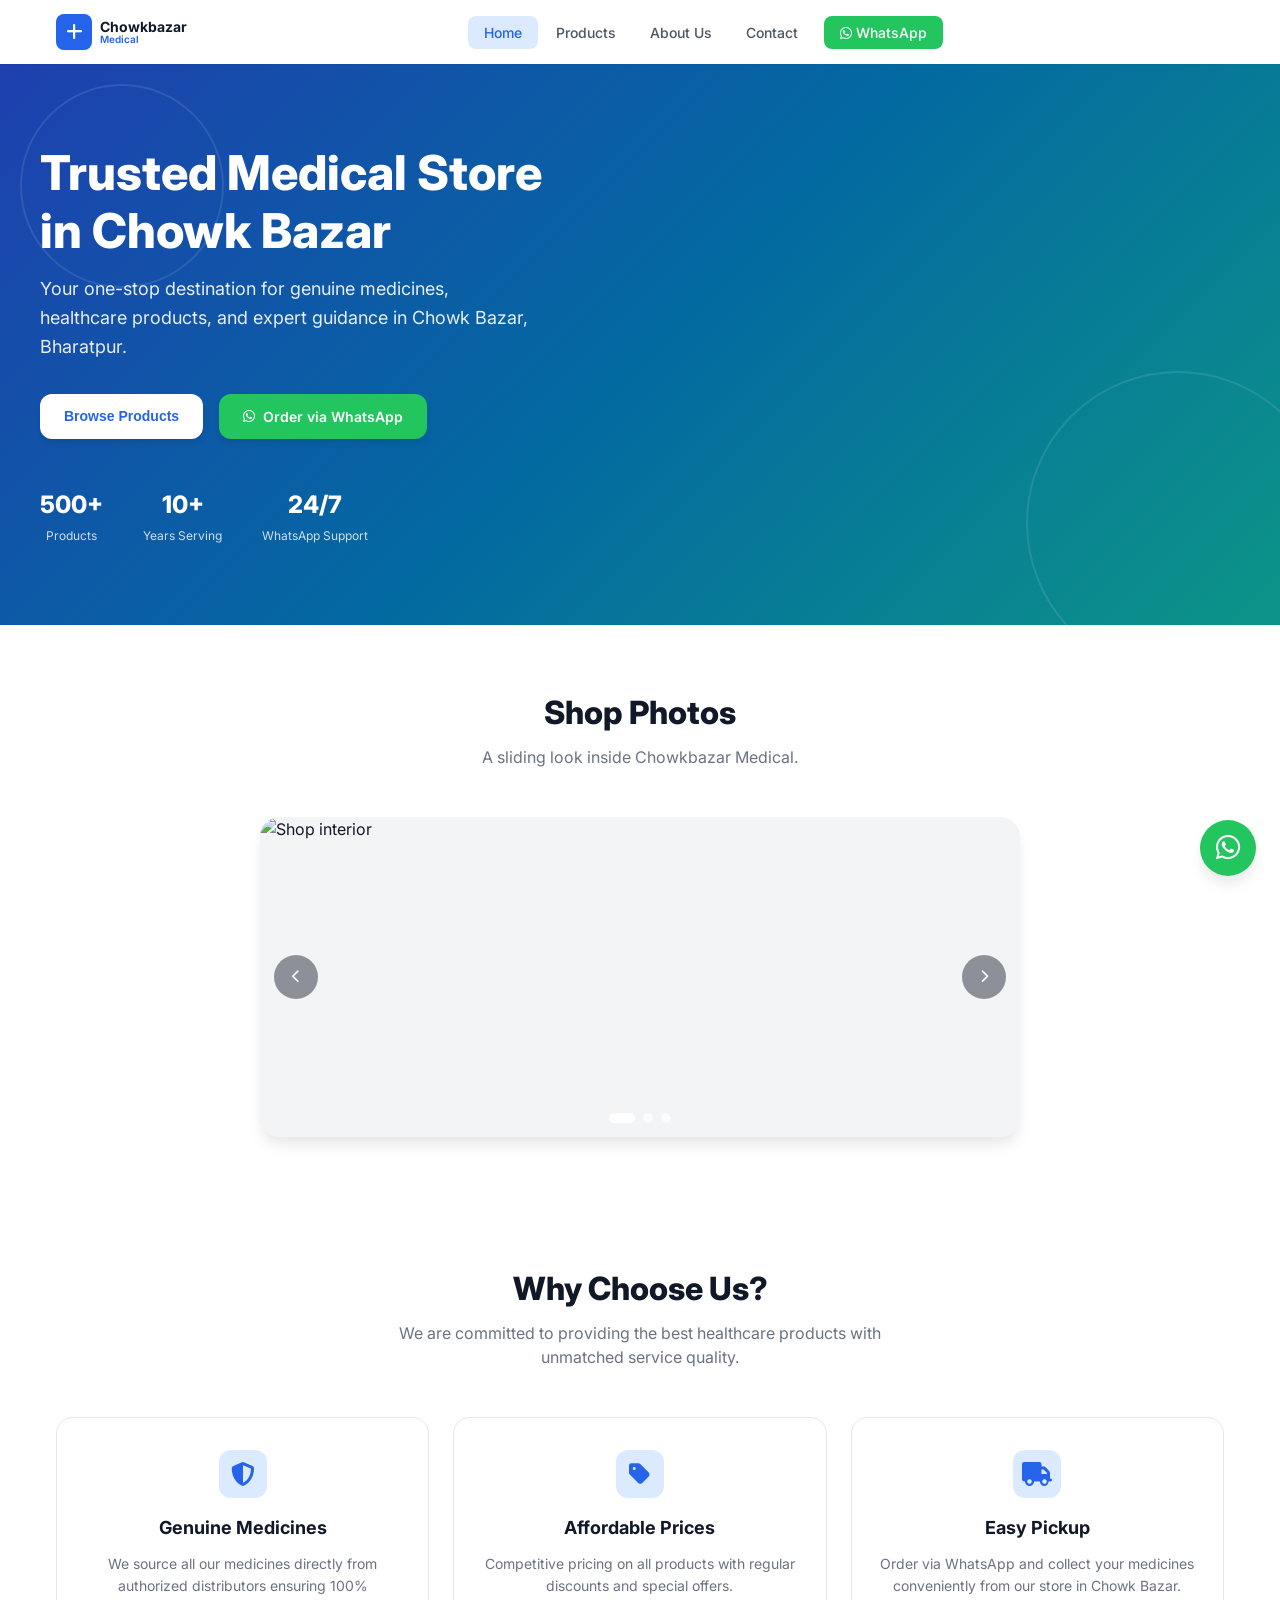
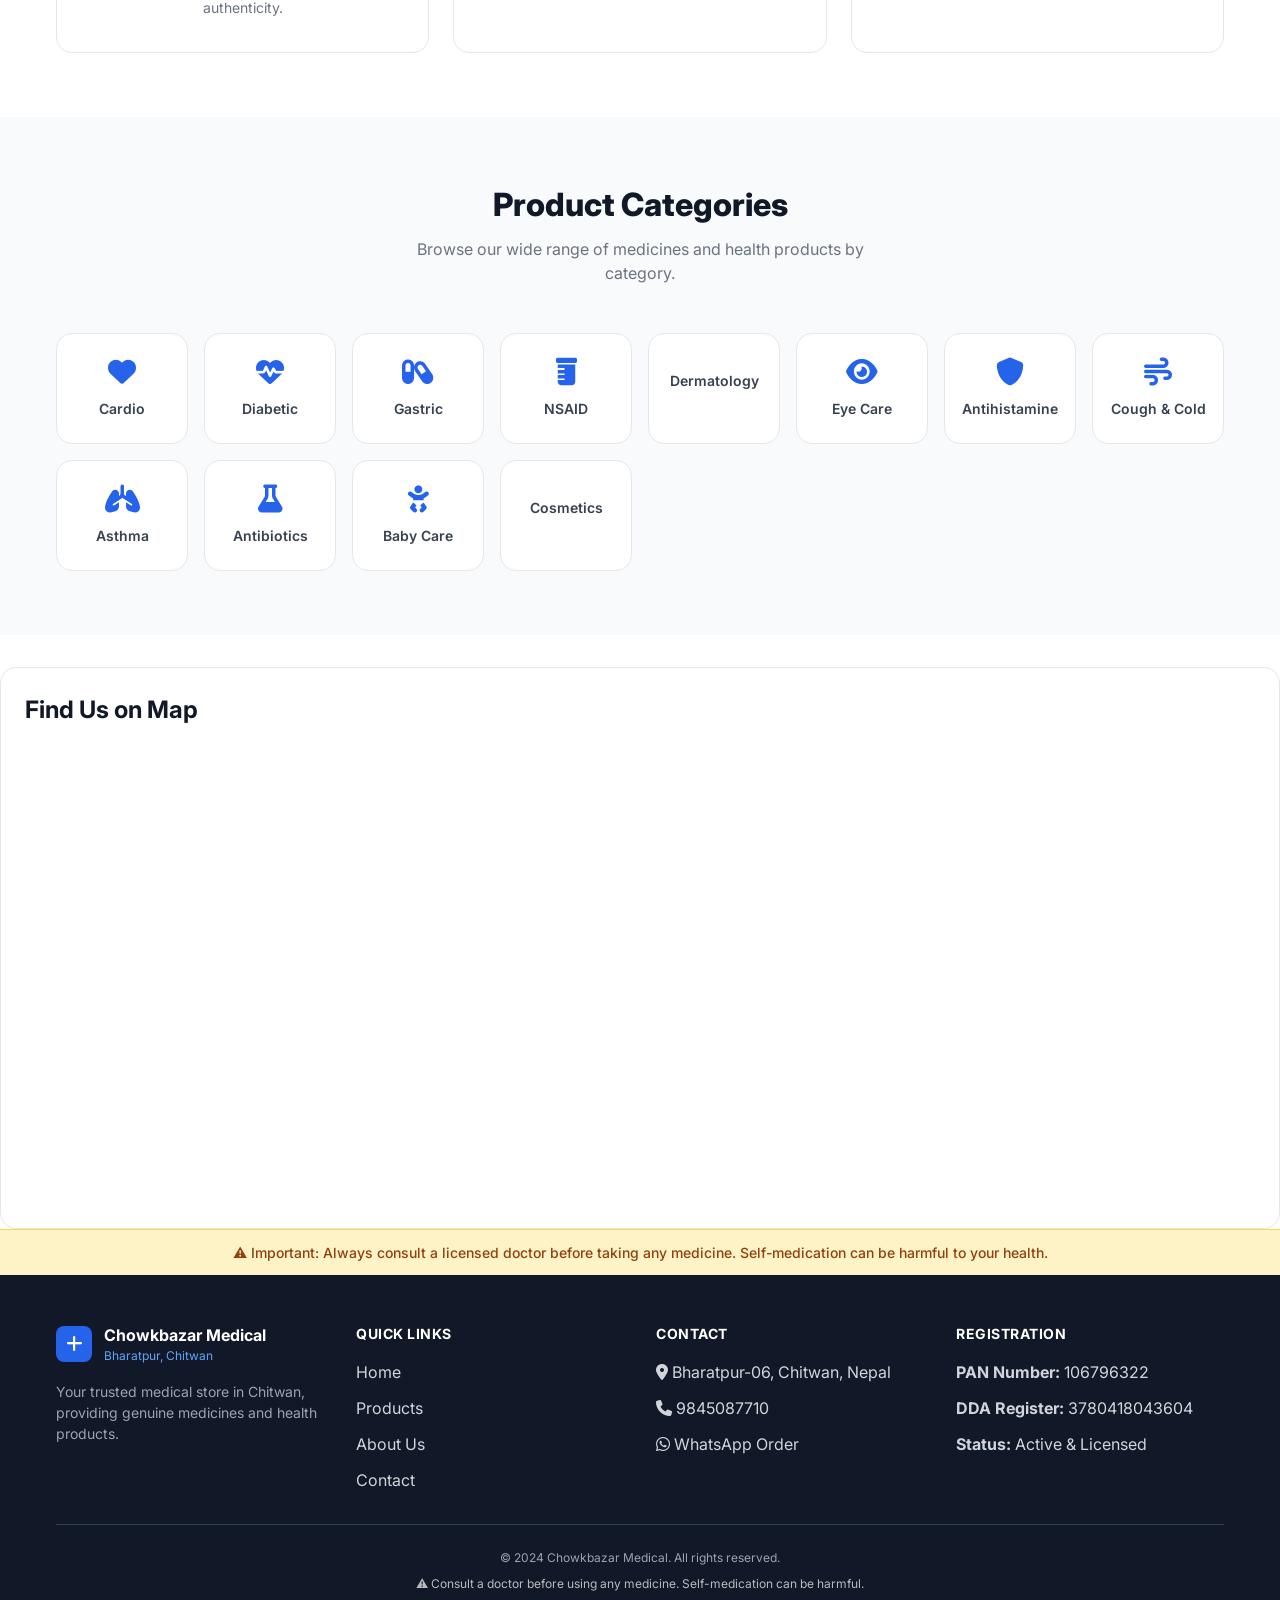
==== commit a120ec5d: "Update index.html" ====
--- a/index.html
+++ b/index.html
@@ -212,7 +212,11 @@
             </a>
         </div>
     </section> -->
-
+<div class="maps-container">
+                <h2 style="margin-bottom: 20px;">Find Us on Map</h2>
+                <iframe src="https://www.google.com/maps/embed?pb=!1m10!1m8!1m3!1d220.93391379122846!2d84.3989199!3d27.6262937!3m2!1i1024!2i768!4f13.1!5e0!3m2!1sen!2sin!4v1778059116613!5m2!1sen!2sin" width="100%" height="450" style="border:0;border-radius:12px;" allowfullscreen="" loading="lazy" referrerpolicy="no-referrer-when-downgrade"></iframe>
+            </div>
+        </div>
     <!-- Disclaimer -->
     <div class="disclaimer">
         <p>⚠ Important: Always consult a licensed doctor before taking any medicine. Self-medication can be harmful to your health.</p>
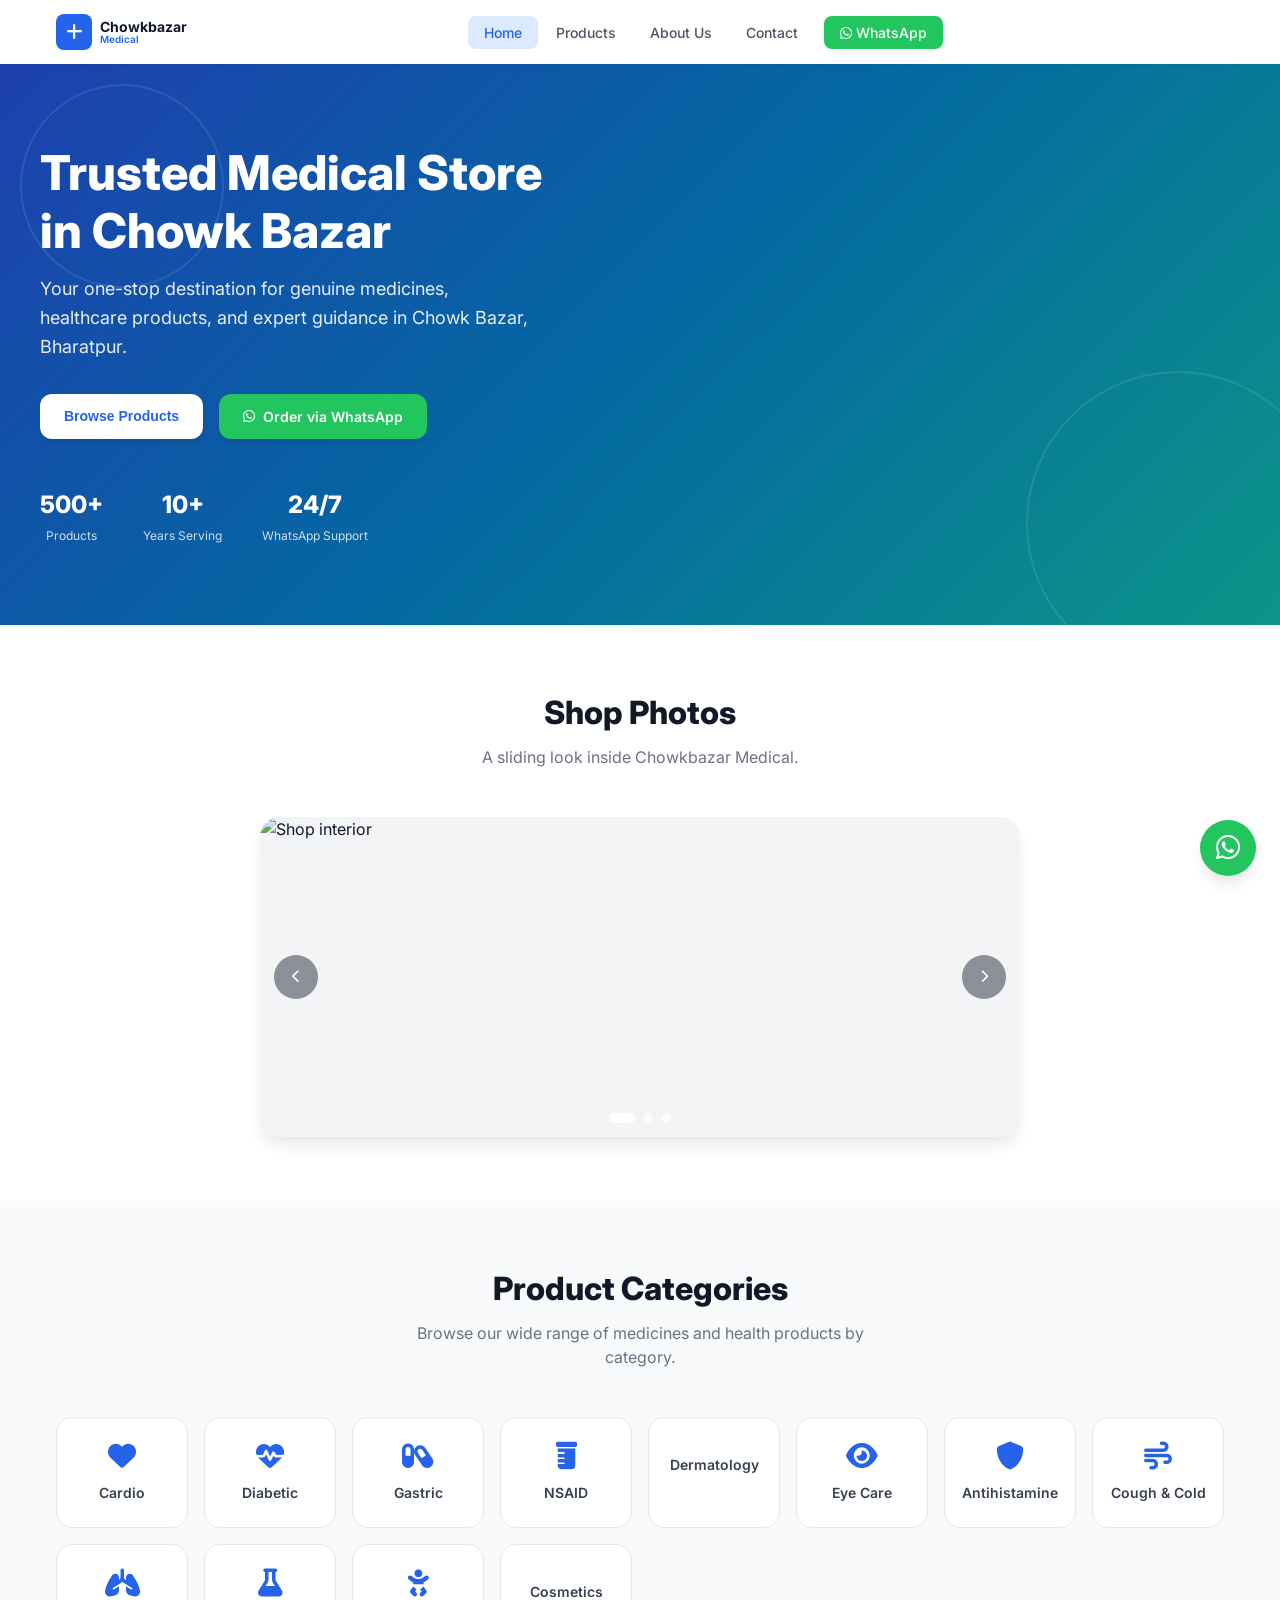
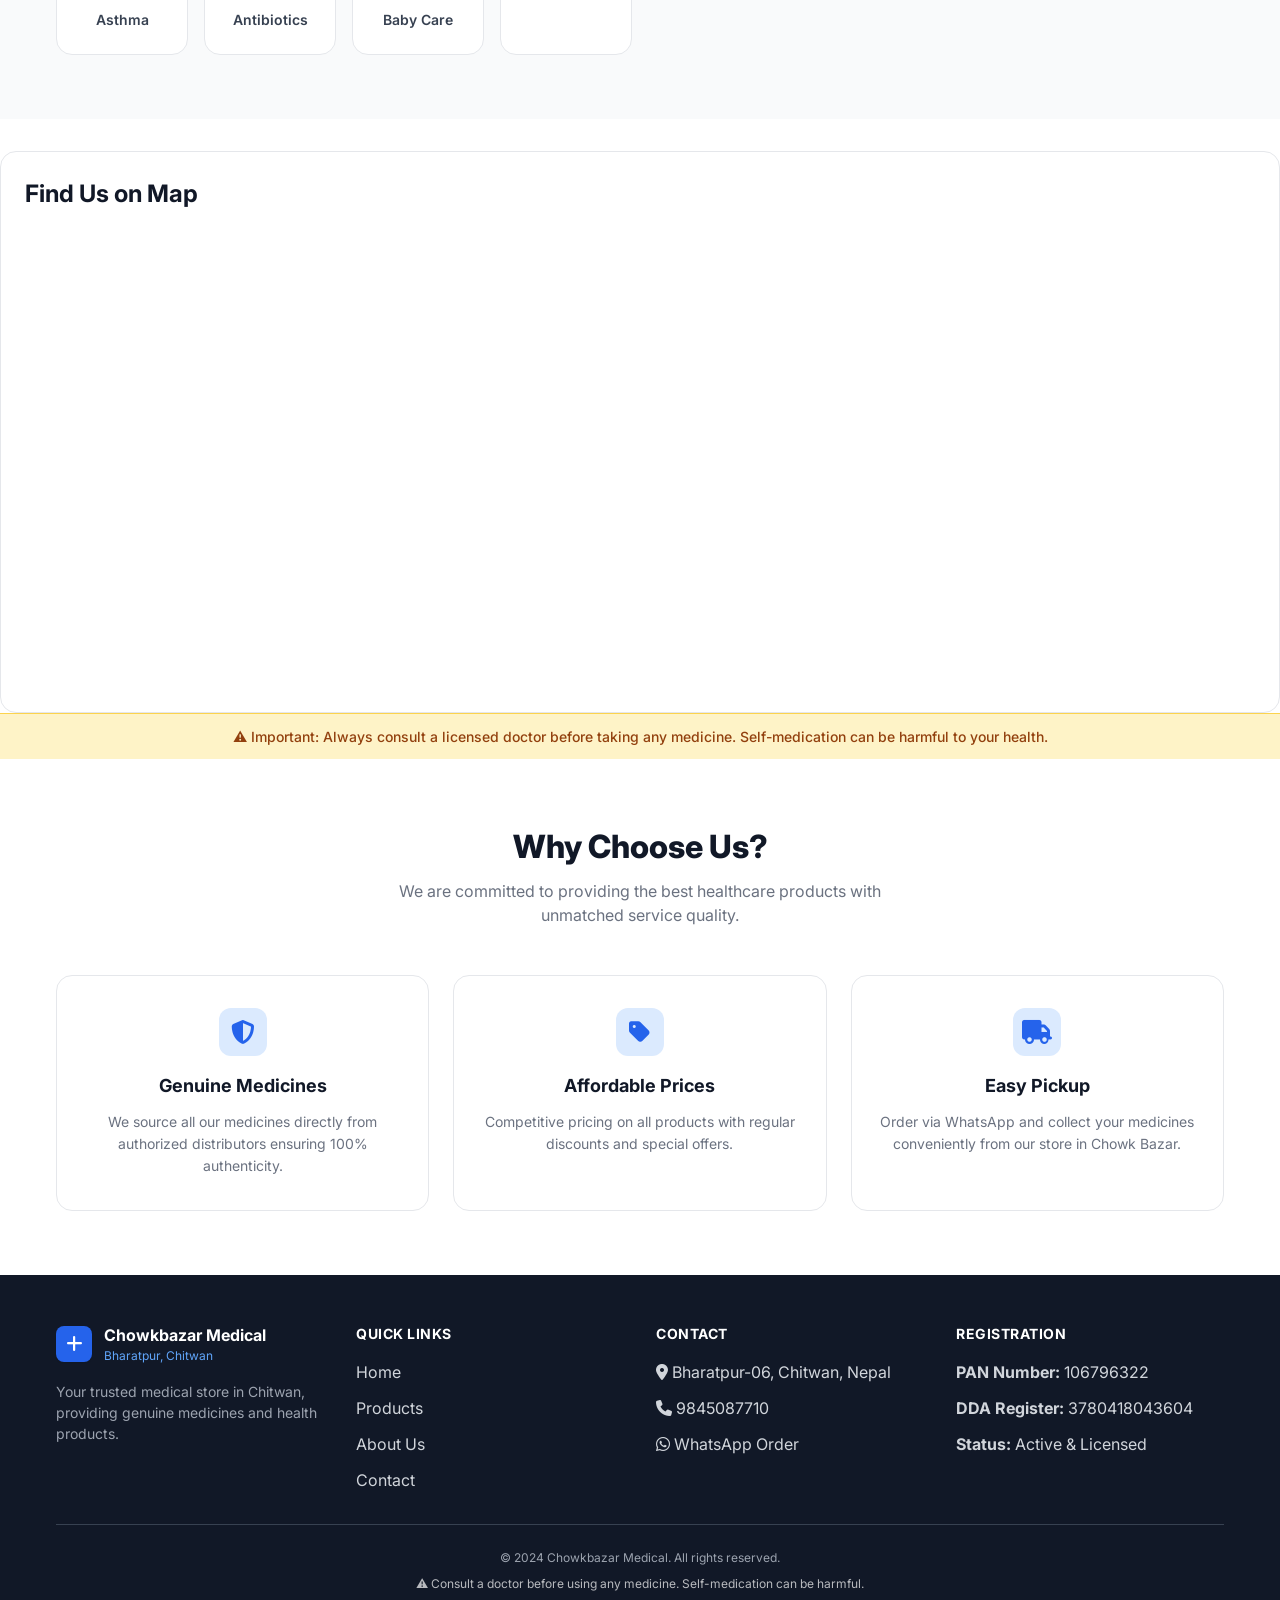
==== commit 79747bef: "Update index.html" ====
--- a/index.html
+++ b/index.html
@@ -111,7 +111,88 @@
         </div>
     </section>
 
-    <!-- Services Section -->
+   
+    <!-- Featured Categories -->
+    <section class="categories">
+        <div class="container">
+            <h2>Product Categories</h2>
+            <p class="section-subtitle">Browse our wide range of medicines and health products by category.</p>
+            <div class="categories-grid">
+                <div class="category-card" onclick="navigateTo('products.html')">
+                    <i class="fas fa-heart"></i>
+                    <span>Cardio</span>
+                </div>
+                <div class="category-card" onclick="navigateTo('products.html')">
+                    <i class="fas fa-heartbeat"></i>
+                    <span>Diabetic</span>
+                </div>
+                <div class="category-card" onclick="navigateTo('products.html')">
+                    <i class="fas fa-capsules"></i>
+                    <span>Gastric</span>
+                </div>
+                <div class="category-card" onclick="navigateTo('products.html')">
+                    <i class="fas fa-prescription-bottle"></i>
+                    <span>NSAID</span>
+                </div>
+                <div class="category-card" onclick="navigateTo('products.html')">
+                    <i class="fas fa-sparkles"></i>
+                    <span>Dermatology</span>
+                </div>
+                <div class="category-card" onclick="navigateTo('products.html')">
+                    <i class="fas fa-eye"></i>
+                    <span>Eye Care</span>
+                </div>
+                <div class="category-card" onclick="navigateTo('products.html')">
+                    <i class="fas fa-shield"></i>
+                    <span>Antihistamine</span>
+                </div>
+                <div class="category-card" onclick="navigateTo('products.html')">
+                    <i class="fas fa-wind"></i>
+                    <span>Cough & Cold</span>
+                </div>
+                <div class="category-card" onclick="navigateTo('products.html')">
+                    <i class="fas fa-lungs"></i>
+                    <span>Asthma</span>
+                </div>
+                <div class="category-card" onclick="navigateTo('products.html')">
+                    <i class="fas fa-flask"></i>
+                    <span>Antibiotics</span>
+                </div>
+                <div class="category-card" onclick="navigateTo('products.html')">
+                    <i class="fas fa-baby"></i>
+                    <span>Baby Care</span>
+                </div>
+                <div class="category-card" onclick="navigateTo('products.html')">
+                    <i class="fas fa-flower"></i>
+                    <span>Cosmetics</span>
+                </div>
+            </div>
+        </div>
+    </section>
+
+    
+
+    <!-- CTA Banner -->
+    <!-- <section class="cta-banner">
+        <div class="container">
+            <h2>Need Medicines Fast?</h2>
+            <p>WhatsApp us your prescription or medicine name and we will deliver to your doorstep.</p>
+            <a href="https://wa.me/9779845087710?text=Hello%2C%20I%20need%20medicines." target="_blank" class="btn btn-success-lg">
+                <i class="fab fa-whatsapp"></i> Chat on WhatsApp — 9845087710
+            </a>
+        </div>
+    </section> -->
+<div class="maps-container">
+                <h2 style="margin-bottom: 20px;">Find Us on Map</h2>
+                <iframe src="https://www.google.com/maps/embed?pb=!1m10!1m8!1m3!1d220.93391379122846!2d84.3989199!3d27.6262937!3m2!1i1024!2i768!4f13.1!5e0!3m2!1sen!2sin!4v1778059116613!5m2!1sen!2sin" width="100%" height="450" style="border:0;border-radius:12px;" allowfullscreen="" loading="lazy" referrerpolicy="no-referrer-when-downgrade"></iframe>
+            </div>
+        </div>
+    <!-- Disclaimer -->
+    <div class="disclaimer">
+        <p>⚠ Important: Always consult a licensed doctor before taking any medicine. Self-medication can be harmful to your health.</p>
+    </div>
+
+ <!-- Services Section -->
     <section class="services">
         <div class="container">
             <h2>Why Choose Us?</h2>
@@ -142,86 +223,7 @@
         </div>
     </section>
 
-    <!-- Featured Categories -->
-    <section class="categories">
-        <div class="container">
-            <h2>Product Categories</h2>
-            <p class="section-subtitle">Browse our wide range of medicines and health products by category.</p>
-            <div class="categories-grid">
-                <div class="category-card" onclick="navigateTo('products.html')">
-                    <i class="fas fa-heart"></i>
-                    <span>Cardio</span>
-                </div>
-                <div class="category-card" onclick="navigateTo('products.html')">
-                    <i class="fas fa-heartbeat"></i>
-                    <span>Diabetic</span>
-                </div>
-                <div class="category-card" onclick="navigateTo('products.html')">
-                    <i class="fas fa-capsules"></i>
-                    <span>Gastric</span>
-                </div>
-                <div class="category-card" onclick="navigateTo('products.html')">
-                    <i class="fas fa-prescription-bottle"></i>
-                    <span>NSAID</span>
-                </div>
-                <div class="category-card" onclick="navigateTo('products.html')">
-                    <i class="fas fa-sparkles"></i>
-                    <span>Dermatology</span>
-                </div>
-                <div class="category-card" onclick="navigateTo('products.html')">
-                    <i class="fas fa-eye"></i>
-                    <span>Eye Care</span>
-                </div>
-                <div class="category-card" onclick="navigateTo('products.html')">
-                    <i class="fas fa-shield"></i>
-                    <span>Antihistamine</span>
-                </div>
-                <div class="category-card" onclick="navigateTo('products.html')">
-                    <i class="fas fa-wind"></i>
-                    <span>Cough & Cold</span>
-                </div>
-                <div class="category-card" onclick="navigateTo('products.html')">
-                    <i class="fas fa-lungs"></i>
-                    <span>Asthma</span>
-                </div>
-                <div class="category-card" onclick="navigateTo('products.html')">
-                    <i class="fas fa-flask"></i>
-                    <span>Antibiotics</span>
-                </div>
-                <div class="category-card" onclick="navigateTo('products.html')">
-                    <i class="fas fa-baby"></i>
-                    <span>Baby Care</span>
-                </div>
-                <div class="category-card" onclick="navigateTo('products.html')">
-                    <i class="fas fa-flower"></i>
-                    <span>Cosmetics</span>
-                </div>
-            </div>
-        </div>
-    </section>
-
     
-
-    <!-- CTA Banner -->
-    <!-- <section class="cta-banner">
-        <div class="container">
-            <h2>Need Medicines Fast?</h2>
-            <p>WhatsApp us your prescription or medicine name and we will deliver to your doorstep.</p>
-            <a href="https://wa.me/9779845087710?text=Hello%2C%20I%20need%20medicines." target="_blank" class="btn btn-success-lg">
-                <i class="fab fa-whatsapp"></i> Chat on WhatsApp — 9845087710
-            </a>
-        </div>
-    </section> -->
-<div class="maps-container">
-                <h2 style="margin-bottom: 20px;">Find Us on Map</h2>
-                <iframe src="https://www.google.com/maps/embed?pb=!1m10!1m8!1m3!1d220.93391379122846!2d84.3989199!3d27.6262937!3m2!1i1024!2i768!4f13.1!5e0!3m2!1sen!2sin!4v1778059116613!5m2!1sen!2sin" width="100%" height="450" style="border:0;border-radius:12px;" allowfullscreen="" loading="lazy" referrerpolicy="no-referrer-when-downgrade"></iframe>
-            </div>
-        </div>
-    <!-- Disclaimer -->
-    <div class="disclaimer">
-        <p>⚠ Important: Always consult a licensed doctor before taking any medicine. Self-medication can be harmful to your health.</p>
-    </div>
-
     <!-- Footer -->
     <footer class="footer">
         <div class="container">
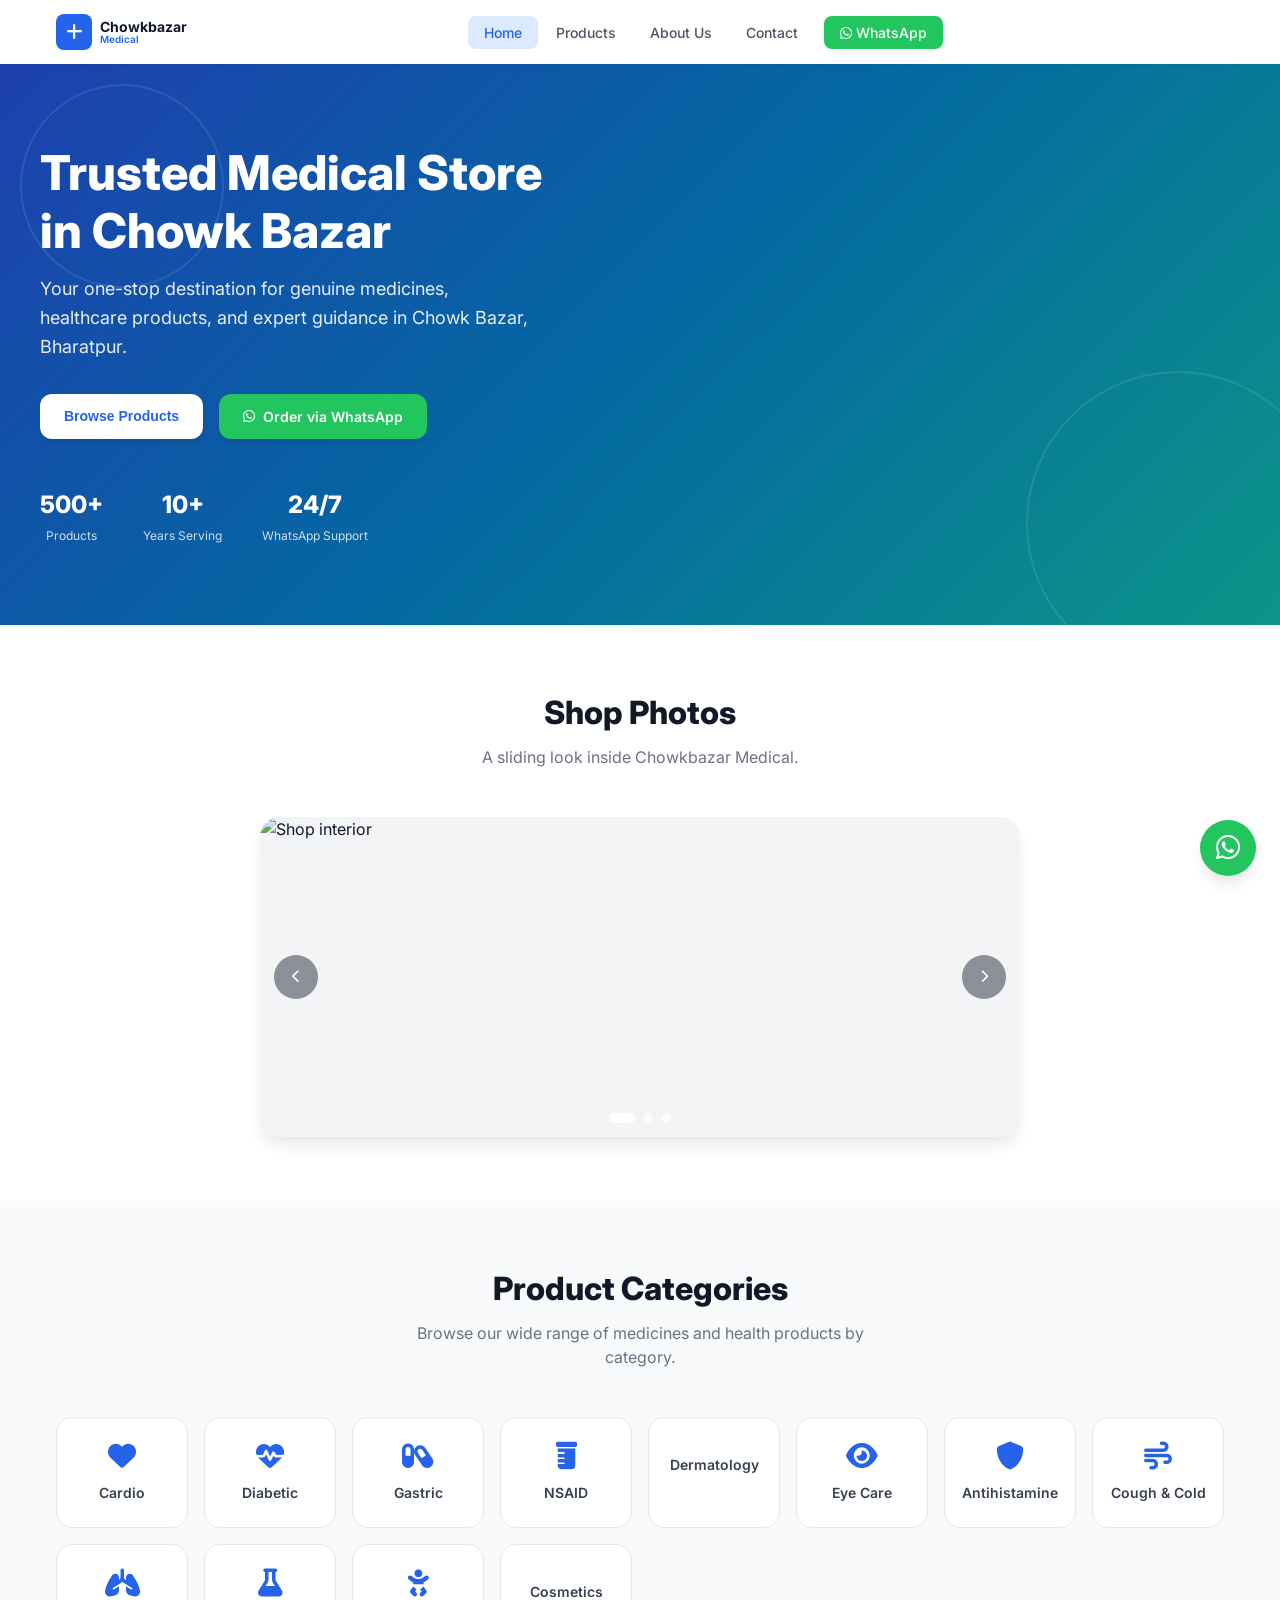
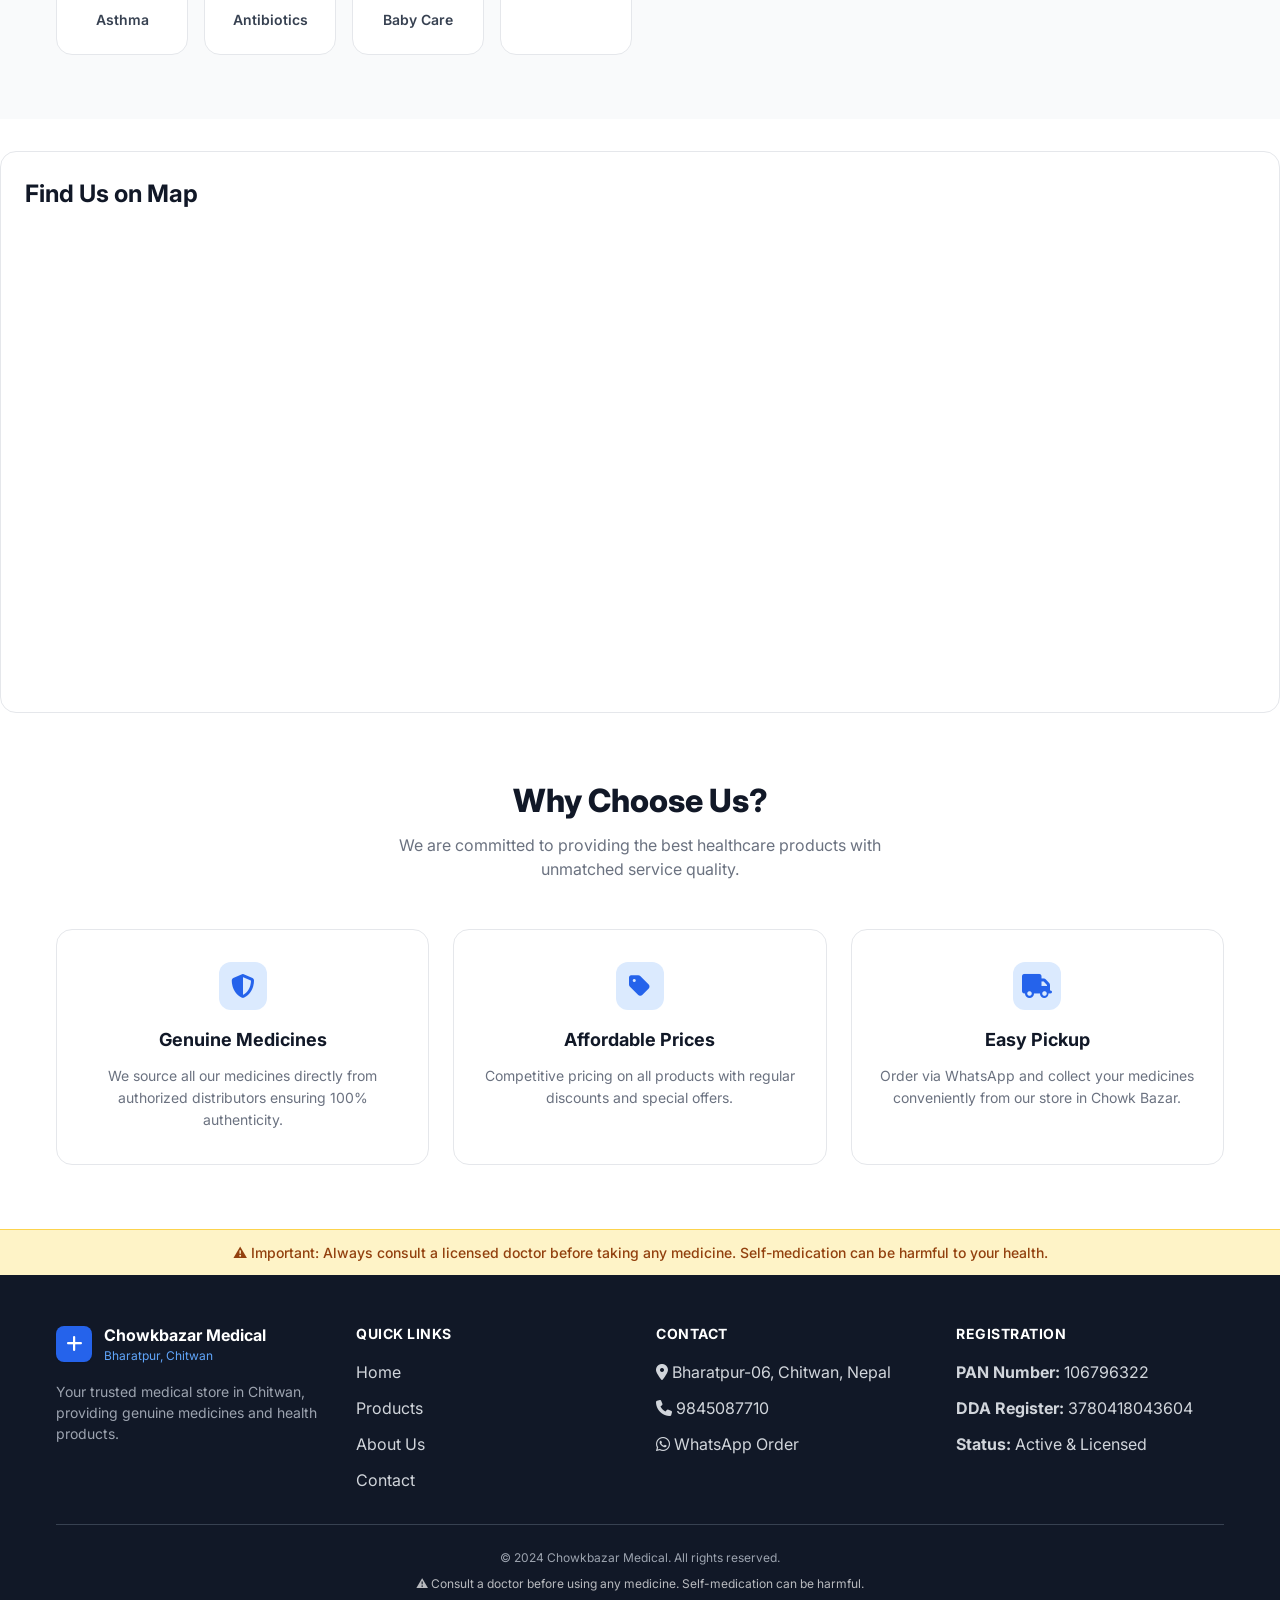
==== commit 5c73ef9f: "Update index.html" ====
--- a/index.html
+++ b/index.html
@@ -187,11 +187,7 @@
                 <iframe src="https://www.google.com/maps/embed?pb=!1m10!1m8!1m3!1d220.93391379122846!2d84.3989199!3d27.6262937!3m2!1i1024!2i768!4f13.1!5e0!3m2!1sen!2sin!4v1778059116613!5m2!1sen!2sin" width="100%" height="450" style="border:0;border-radius:12px;" allowfullscreen="" loading="lazy" referrerpolicy="no-referrer-when-downgrade"></iframe>
             </div>
         </div>
-    <!-- Disclaimer -->
-    <div class="disclaimer">
-        <p>⚠ Important: Always consult a licensed doctor before taking any medicine. Self-medication can be harmful to your health.</p>
-    </div>
-
+    
  <!-- Services Section -->
     <section class="services">
         <div class="container">
@@ -222,6 +218,11 @@
             </div>
         </div>
     </section>
+
+    <!-- Disclaimer -->
+    <div class="disclaimer">
+        <p>⚠ Important: Always consult a licensed doctor before taking any medicine. Self-medication can be harmful to your health.</p>
+    </div>
 
     
     <!-- Footer -->
